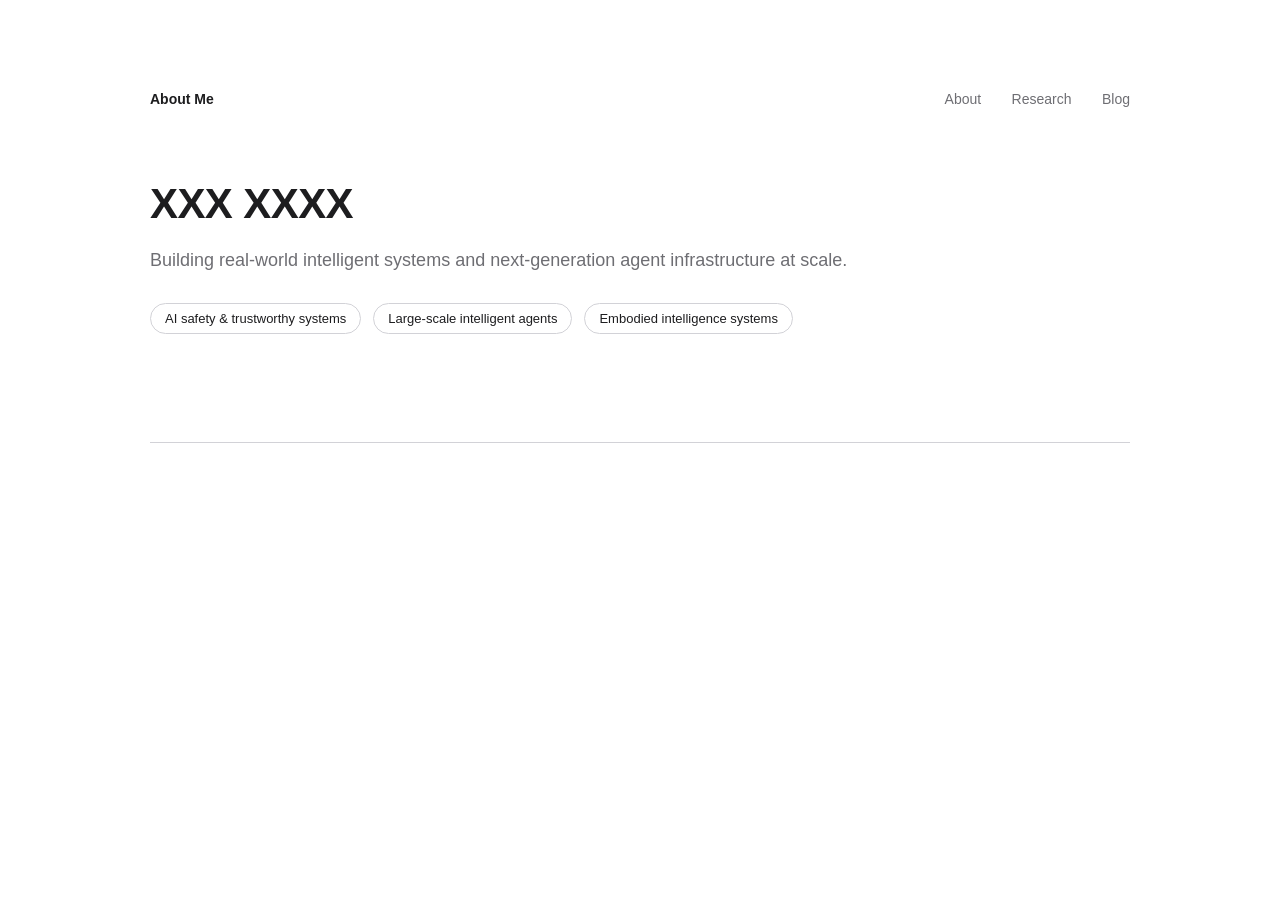
==== index.html @ aeb0b4c1 "Update index.html" ====
<!DOCTYPE html>
<html>
<head>
  <meta charset="utf-8">
  <title>XXX XXXX</title>
  <link rel="stylesheet" href="style.css?v=3">
</head>

<body>

<div class="container">

  <nav>
    <div class="nav-left">About Me</div>
    <div class="nav-right">
      <a href="index.html">About</a>
      <a href="research.html">Research</a>
      <a href="blog.html">Blog</a>
    </div>
  </nav>

  <h1 style="font-size:42px; margin-bottom:4px;">XXX XXXX</h1>
<div style="font-size:16px; color:#6e6e73; margin-bottom:22px;">
  <!-- AI Agent · Embodied Intelligence -->
</div>
  <p class="subtitle">
    Building real-world intelligent systems and next-generation agent infrastructure at scale.
  </p>

  <div class="tags">
    <div class="tag">AI safety & trustworthy systems</div>
    <div class="tag">Large-scale intelligent agents</div>
    <div class="tag">Embodied intelligence systems</div>
  </div>

  <div class="section">
    <div class="card">
      <div class="card-desc">
  <!-- PhD, Head of Data & Intelligence and Robotics Exploration Team at XXXX. I focus on building large-scale intelligent systems and next-generation AI infrastructure for real-world environments.
My work spans AI safety, large-scale intelligent agents, and embodied intelligence. I have led the deployment and commercialization of these technologies across billion-scale devices and internet services, and developed multi-form embodied intelligence prototype systems with real-world validation.
I am deeply committed to advancing fully autonomous agents and complex task intelligence systems, bridging the gap between algorithmic innovation and large-scale engineering deployment. I have published over 60 papers in top-tier conferences.
     -->
      </div>
    </div>
  </div>

</div>

</body>
</html>
---- style.css ----
body {
  font-family: -apple-system, BlinkMacSystemFont, "SF Pro Display", "Helvetica Neue", Arial;
  margin: 0;
  background: #ffffff;
  color: #1d1d1f;
  -webkit-font-smoothing: antialiased;
}

.container {
  max-width: 980px;
  margin: 0 auto;
  padding: 90px 32px;
}

/* ===== 导航 ===== */
nav {
  display: flex;
  justify-content: space-between;
  align-items: center;
  margin-bottom: 72px;
}

.nav-left {
  font-weight: 600;
  font-size: 14px;
}

.nav-right a {
  margin-left: 26px;
  text-decoration: none;
  color: #6e6e73;
  font-size: 14px;
  transition: color 0.2s ease;
}

.nav-right a:hover {
  color: #0071e3;
}

/* ===== 标题 ===== */
h1 {
  font-size: 44px;
  font-weight: 600;
  letter-spacing: -0.6px;
  margin-bottom: 14px;
}

.subtitle {
  font-size: 18px;
  color: #6e6e73;
  margin-bottom: 32px;
}

/* ===== 标签 ===== */
.tags {
  display: flex;
  flex-wrap: wrap;
  gap: 12px;
  margin-top: 24px;
}

.tag {
  border: 1px solid #d2d2d7;
  padding: 7px 14px;
  border-radius: 999px;
  font-size: 13px;
  color: #1d1d1f;
  background: #ffffff;
}

/* ===== 分区 ===== */
.section {
  margin-top: 64px;
}

.section-title {
  font-size: 18px;
  margin-bottom: 20px;
  color: #1d1d1f;
}

/* ===== 卡片 ===== */
.card {
  padding: 22px 0;
  border-bottom: 1px solid #d2d2d7;
}

.card-title {
  font-weight: 500;
  margin-bottom: 6px;
}

.card-meta {
  font-size: 12px;
  color: #86868b;
  margin-bottom: 8px;
}

.card-desc {
  font-size: 15.5px;
  color: #424245;
  max-width: 820px;
  line-height: 1.65;
}

/* ===== hover（更轻、更高级） ===== */
.card:hover {
  background: rgba(0, 113, 227, 0.03);
}
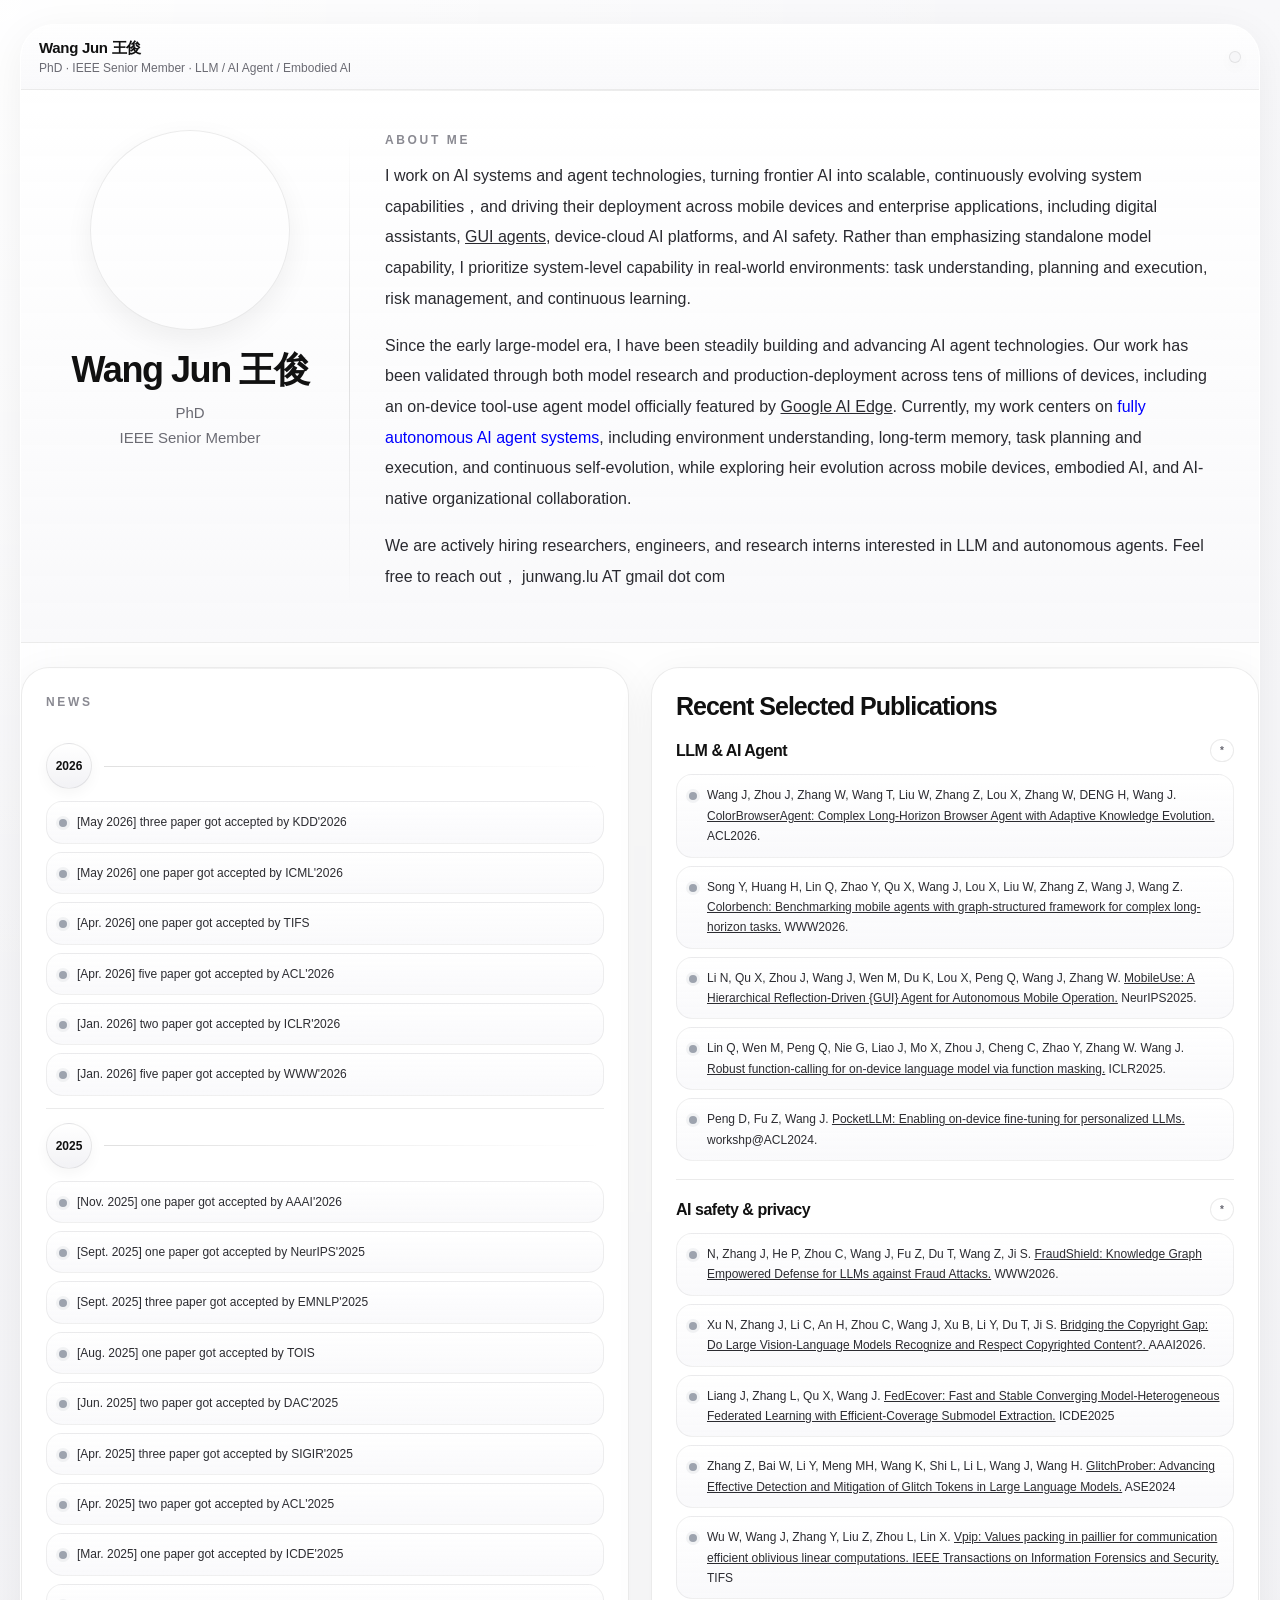
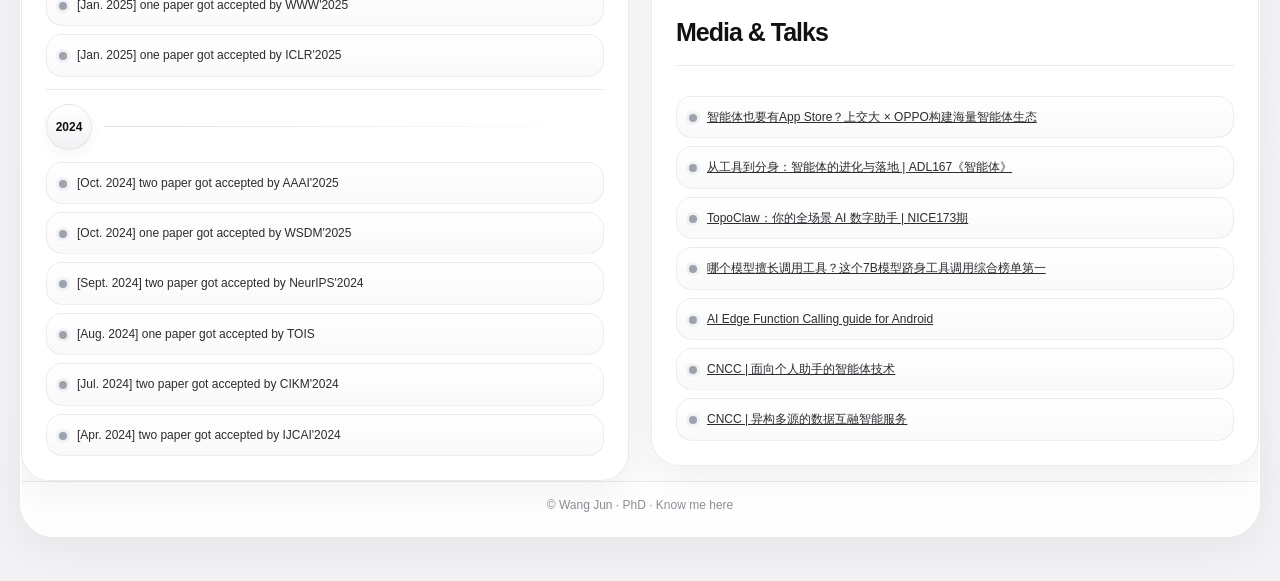
==== commit 7475d690: "Update index.html" ====
--- a/index.html
+++ b/index.html
@@ -1,50 +1,837 @@
 <!DOCTYPE html>
-<html>
+<html lang="zh-CN">
 <head>
-  <meta charset="utf-8">
-  <title>XXX XXXX</title>
-  <link rel="stylesheet" href="style.css?v=3">
+  <meta charset="UTF-8" />
+  <meta name="viewport" content="width=device-width, initial-scale=1.0" />
+  <title>Wang Jun 王俊</title>
+  <meta name="description" content="Wang Jun 王俊，PhD，IEEE Senior Member" />
+  <style>
+    :root {
+      --bg: #f5f5f7;
+      --panel: rgba(255, 255, 255, 0.82);
+      --panel-strong: rgba(255, 255, 255, 0.92);
+      --line: rgba(0, 0, 0, 0.08);
+      --line-strong: rgba(0, 0, 0, 0.12);
+      --text: #111111;
+      --subtext: #6b6b73;
+      --shadow: 0 10px 40px rgba(0, 0, 0, 0.06);
+      --radius: 28px;
+      --max-width: 1240px;
+    }
+
+    * { box-sizing: border-box; }
+    html { scroll-behavior: smooth; }
+    body {
+      margin: 0;
+      background:
+        radial-gradient(circle at top left, rgba(255,255,255,0.95), transparent 40%),
+        linear-gradient(180deg, #f8f8fa 0%, #f2f2f5 100%);
+      color: var(--text);
+      font-family: -apple-system, BlinkMacSystemFont, "SF Pro Display", "PingFang SC", "Helvetica Neue", sans-serif;
+      -webkit-font-smoothing: antialiased;
+      text-rendering: optimizeLegibility;
+    }
+
+    a { color: inherit; text-decoration: none; }
+    button { font: inherit; }
+
+    .container {
+      width: min(var(--max-width), calc(100% - 32px));
+      margin: 24px auto 44px;
+    }
+
+    .shell {
+      border-radius: 34px;
+      background: var(--panel);
+      backdrop-filter: blur(18px);
+      -webkit-backdrop-filter: blur(18px);
+      border: 1px solid rgba(255,255,255,0.75);
+      box-shadow: var(--shadow);
+      overflow: hidden;
+    }
+
+    .topbar {
+      position: sticky;
+      top: 0;
+      z-index: 20;
+      display: flex;
+      justify-content: space-between;
+      align-items: center;
+      gap: 16px;
+      padding: 14px 18px;
+      border-bottom: 1px solid var(--line);
+      background: linear-gradient(180deg, rgba(255,255,255,0.94), rgba(248,248,250,0.84));
+      backdrop-filter: blur(16px);
+      -webkit-backdrop-filter: blur(16px);
+    }
+
+    .brand {
+      min-width: 0;
+      display: flex;
+      flex-direction: column;
+      gap: 3px;
+    }
+
+    .brand-title {
+      font-size: 15px;
+      font-weight: 700;
+      letter-spacing: -0.02em;
+      white-space: nowrap;
+      overflow: hidden;
+      text-overflow: ellipsis;
+    }
+
+    .brand-subtitle {
+      font-size: 12px;
+      color: var(--subtext);
+      white-space: nowrap;
+      overflow: hidden;
+      text-overflow: ellipsis;
+    }
+
+    .tabs {
+      display: inline-flex;
+      gap: 6px;
+      padding: 5px;
+      border-radius: 999px;
+      border: 1px solid rgba(0,0,0,0.08);
+      background: rgba(245,245,247,0.86);
+      box-shadow: 0 4px 14px rgba(0,0,0,0.04);
+      flex: 0 0 auto;
+    }
+
+    .tab {
+      appearance: none;
+      border: 0;
+      background: transparent;
+      padding: 10px 16px;
+      border-radius: 999px;
+      color: #5f5f6b;
+      font-size: 13px;
+      font-weight: 700;
+      cursor: pointer;
+      transition: transform 0.18s ease, background 0.18s ease, color 0.18s ease, box-shadow 0.18s ease;
+    }
+
+    .tab:hover { transform: translateY(-1px); }
+
+    .tab.active {
+      background: #ffffff;
+      color: #111111;
+      box-shadow: 0 4px 12px rgba(0,0,0,0.05);
+    }
+
+    .section {
+      display: none;
+      animation: fadeIn 0.24s ease;
+    }
+
+    .section.active { display: block; }
+
+    @keyframes fadeIn {
+      from { opacity: 0; transform: translateY(6px); }
+      to { opacity: 1; transform: translateY(0); }
+    }
+
+    .hero {
+      position: relative;
+      padding: 40px 44px 34px;
+      background: linear-gradient(180deg, rgba(255,255,255,0.96) 0%, rgba(248,248,250,0.88) 100%);
+      border-bottom: 1px solid var(--line);
+    }
+
+    .hero::before {
+      content: "";
+      position: absolute;
+      left: 0; right: 0; top: 0;
+      height: 1px;
+      background: linear-gradient(90deg, transparent, rgba(0,0,0,0.08), transparent);
+    }
+
+    .hero-grid {
+      display: grid;
+      grid-template-columns: 250px 1fr;
+      gap: 34px;
+      align-items: start;
+    }
+
+    .profile {
+      display: flex;
+      flex-direction: column;
+      align-items: center;
+      text-align: center;
+    }
+
+    .avatar {
+      width: 198px;
+      aspect-ratio: 1 / 1;
+      border-radius: 30px;
+      border: 1px solid rgba(0,0,0,0.08);
+      background: linear-gradient(145deg, #e8edf3, #d8dee7);
+      position: relative;
+      overflow: hidden;
+      box-shadow: 0 10px 28px rgba(0,0,0,0.06);
+    }
+
+    .avatar {
+      width: 200px;
+      height: 200px;
+      border-radius: 50%;
+      position: relative;
+      overflow: hidden;
+      background-image: url("jun.jpg");
+      background-size: cover;
+      background-position: center;
+     background-repeat: no-repeat;
+    }
+
+    .name {
+      margin-top: 20px;
+      font-size: 36px;
+      font-weight: 700;
+      letter-spacing: -0.04em;
+      line-height: 1.1;
+    }
+
+    .title {
+      margin-top: 10px;
+      color: var(--subtext);
+      font-size: 15px;
+      line-height: 1.7;
+    }
+
+    .intro {
+      position: relative;
+      padding-left: 36px;
+    }
+
+    .intro::before {
+      content: "";
+      position: absolute;
+      left: 0;
+      top: 4px;
+      bottom: 4px;
+      width: 1px;
+      background: linear-gradient(180deg, transparent, rgba(0,0,0,0.12), transparent);
+    }
+
+    .section-tag {
+      display: inline-block;
+      margin-bottom: 14px;
+      font-size: 12px;
+      letter-spacing: 0.22em;
+      text-transform: uppercase;
+      color: #8a8a92;
+      font-weight: 700;
+    }
+
+    .intro h1 {
+      margin: 0 0 22px;
+      font-size: 38px;
+      line-height: 1.08;
+      letter-spacing: -0.05em;
+      font-weight: 700;
+    }
+
+    .intro p {
+      margin: 0 0 16px;
+      color: #2a2a30;
+      font-size: 16px;
+      line-height: 1.92;
+      max-width: 980px;
+    }
+
+    .content-grid {
+      margin-top: 24px;
+      display: grid;
+      grid-template-columns: 1fr 1fr;
+      gap: 22px;
+      align-items: start;
+    }
+
+    .card {
+      background: var(--panel-strong);
+      border-radius: var(--radius);
+      border: 1px solid var(--line);
+      box-shadow: var(--shadow);
+      padding: 24px;
+      position: relative;
+      overflow: hidden;
+    }
+
+    .card::before {
+      content: "";
+      position: absolute;
+      top: 0;
+      left: 0;
+      right: 0;
+      height: 1px;
+      background: linear-gradient(90deg, transparent, rgba(0,0,0,0.08), transparent);
+    }
+
+    .card h2 {
+      margin: 0;
+      font-size: 25px;
+      letter-spacing: -0.04em;
+      font-weight: 700;
+    }
+
+    .card-subtitle {
+      margin-top: 8px;
+      color: var(--subtext);
+      font-size: 13px;
+      line-height: 1.65;
+    }
+
+    .timeline {
+      margin-top: 20px;
+      display: grid;
+      gap: 12px;
+    }
+
+    .year-block {
+      padding-top: 14px;
+      border-top: 1px solid rgba(0,0,0,0.08);
+    }
+
+    .year-block:first-child {
+      padding-top: 0;
+      border-top: none;
+    }
+
+    .year-title {
+      display: flex;
+      align-items: center;
+      gap: 12px;
+      margin-bottom: 12px;
+    }
+
+    .year-badge {
+      width: 46px;
+      height: 46px;
+      border-radius: 50%;
+      display: flex;
+      align-items: center;
+      justify-content: center;
+      background: linear-gradient(180deg, #ffffff, #f2f2f5);
+      border: 1px solid rgba(0,0,0,0.08);
+      font-size: 12px;
+      font-weight: 700;
+      box-shadow: 0 5px 14px rgba(0,0,0,0.04);
+      flex: 0 0 auto;
+    }
+
+    .year-line {
+      flex: 1;
+      height: 1px;
+      background: linear-gradient(90deg, rgba(0,0,0,0.12), transparent);
+    }
+
+    .news-list,
+    .pub-list,
+    .blog-list {
+      list-style: none;
+      padding: 0;
+      margin: 0;
+      display: flex;
+      flex-direction: column;
+      gap: 8px;
+    }
+
+    .news-item,
+    .pub-item,
+    .blog-item {
+      display: flex;
+      align-items: flex-start;
+      gap: 10px;
+      padding: 10px 12px;
+      border-radius: 16px;
+      background: linear-gradient(180deg, rgba(255,255,255,0.98), rgba(249,249,251,0.95));
+      border: 1px solid rgba(0,0,0,0.06);
+      transition: transform 0.18s ease, background 0.18s ease;
+    }
+
+    .news-item:hover,
+    .pub-item:hover,
+    .blog-item:hover {
+      transform: translateY(-1px);
+      background: #ffffff;
+    }
+
+    .dot {
+      width: 8px;
+      height: 8px;
+      border-radius: 50%;
+      background: #9da3ae;
+      margin-top: 7px;
+      flex-shrink: 0;
+      box-shadow: 0 0 0 3px rgba(157,163,174,0.12);
+    }
+
+    .item-text {
+      font-size: 12px;
+      line-height: 1.7;
+      color: #2c2c31;
+      word-break: break-word;
+    }
+
+    .publication-group {
+      margin-top: 18px;
+      padding-top: 18px;
+      border-top: 1px solid rgba(0,0,0,0.08);
+    }
+
+    .publication-group:first-of-type {
+      margin-top: 18px;
+      padding-top: 0;
+      border-top: none;
+    }
+
+    .publication-title {
+      display: flex;
+      align-items: center;
+      justify-content: space-between;
+      gap: 12px;
+      margin-bottom: 12px;
+    }
+
+    .publication-title h3 {
+      margin: 0;
+      font-size: 16px;
+      line-height: 1.35;
+      letter-spacing: -0.03em;
+      font-weight: 700;
+    }
+
+    .badge {
+      font-size: 10px;
+      padding: 5px 9px;
+      border-radius: 999px;
+      border: 1px solid rgba(0,0,0,0.08);
+      background: rgba(255,255,255,0.86);
+      color: #666670;
+      font-weight: 600;
+      white-space: nowrap;
+      flex: 0 0 auto;
+    }
+
+    .blog-grid {
+      margin-top: 24px;
+      display: grid;
+      gap: 18px;
+    }
+
+    .blog-card {
+      background: var(--panel-strong);
+      border-radius: var(--radius);
+      border: 1px solid var(--line);
+      box-shadow: var(--shadow);
+      padding: 24px;
+      position: relative;
+      overflow: hidden;
+    }
+
+    .blog-card::before {
+      content: "";
+      position: absolute;
+      top: 0;
+      left: 0;
+      right: 0;
+      height: 1px;
+      background: linear-gradient(90deg, transparent, rgba(0,0,0,0.08), transparent);
+    }
+
+    .blog-meta-row {
+      display: flex;
+      align-items: center;
+      gap: 10px;
+      flex-wrap: wrap;
+      margin-bottom: 10px;
+    }
+
+    .blog-year {
+      font-size: 12px;
+      color: #8a8a92;
+      font-weight: 700;
+      letter-spacing: 0.08em;
+      text-transform: uppercase;
+    }
+
+    .blog-title {
+      margin: 0;
+      font-size: 18px;
+      line-height: 1.35;
+      letter-spacing: -0.03em;
+      font-weight: 700;
+    }
+
+    .blog-excerpt {
+      margin-top: 10px;
+      font-size: 14px;
+      line-height: 1.88;
+      color: #2a2a30;
+      max-width: 74ch;
+      white-space: pre-wrap;
+      word-break: break-word;
+    }
+
+    .blog-tags {
+      display: flex;
+      flex-wrap: wrap;
+      gap: 8px;
+      margin-top: 14px;
+    }
+
+    .chip {
+      display: inline-flex;
+      align-items: center;
+      padding: 6px 10px;
+      border-radius: 999px;
+      border: 1px solid rgba(0,0,0,0.08);
+      background: rgba(250,250,252,0.96);
+      color: #666670;
+      font-size: 11px;
+      font-weight: 600;
+      white-space: nowrap;
+    }
+
+    .footer {
+      padding: 16px 24px 24px;
+      color: #8d8d95;
+      font-size: 12px;
+      text-align: center;
+      border-top: 1px solid var(--line);
+      background: rgba(255,255,255,0.52);
+    }
+
+    @media (max-width: 980px) {
+      .topbar {
+        flex-direction: column;
+        align-items: stretch;
+      }
+
+      .tabs {
+        width: 100%;
+        justify-content: space-between;
+      }
+
+      .tab {
+        width: 50%;
+      }
+
+      .hero {
+        grid-template-columns: 1fr;
+        gap: 28px;
+        padding: 28px;
+      }
+
+      .intro {
+        padding-left: 0;
+      }
+
+      .intro::before {
+        display: none;
+      }
+
+      .content-grid {
+        grid-template-columns: 1fr;
+      }
+
+      .blog-grid {
+        gap: 14px;
+      }
+    }
+
+    @media (max-width: 640px) {
+      .container {
+        width: calc(100% - 16px);
+        margin-top: 8px;
+      }
+
+      .shell {
+        border-radius: 24px;
+      }
+
+      .hero,
+      .card,
+      .blog-card {
+        border-radius: 22px;
+      }
+
+      .hero {
+        padding: 20px;
+      }
+
+      .card,
+      .blog-card {
+        padding: 18px;
+      }
+
+      .name {
+        font-size: 30px;
+      }
+
+      .intro h1 {
+        font-size: 28px;
+      }
+
+      .intro p {
+        font-size: 15px;
+        line-height: 1.85;
+      }
+
+      .card h2 {
+        font-size: 22px;
+      }
+
+      .publication-title h3 {
+        font-size: 15px;
+      }
+
+      .blog-title {
+        font-size: 16px;
+      }
+
+      .item-text {
+        font-size: 11.5px;
+      }
+
+      .brand-title {
+        font-size: 14px;
+      }
+
+      .brand-subtitle {
+        font-size: 11px;
+      }
+    }
+  </style>
 </head>
-
 <body>
-
-<div class="container">
-
-  <nav>
-    <div class="nav-left">About Me</div>
-    <div class="nav-right">
-      <a href="index.html">About</a>
-      <a href="research.html">Research</a>
-      <a href="blog.html">Blog</a>
-    </div>
-  </nav>
-
-  <h1 style="font-size:42px; margin-bottom:4px;">XXX XXXX</h1>
-<div style="font-size:16px; color:#6e6e73; margin-bottom:22px;">
-  <!-- AI Agent · Embodied Intelligence -->
-</div>
-  <p class="subtitle">
-    Building real-world intelligent systems and next-generation agent infrastructure at scale.
-  </p>
-
-  <div class="tags">
-    <div class="tag">AI safety & trustworthy systems</div>
-    <div class="tag">Large-scale intelligent agents</div>
-    <div class="tag">Embodied intelligence systems</div>
-  </div>
-
-  <div class="section">
-    <div class="card">
-      <div class="card-desc">
-  <!-- PhD, Head of Data & Intelligence and Robotics Exploration Team at XXXX. I focus on building large-scale intelligent systems and next-generation AI infrastructure for real-world environments.
-My work spans AI safety, large-scale intelligent agents, and embodied intelligence. I have led the deployment and commercialization of these technologies across billion-scale devices and internet services, and developed multi-form embodied intelligence prototype systems with real-world validation.
-I am deeply committed to advancing fully autonomous agents and complex task intelligence systems, bridging the gap between algorithmic innovation and large-scale engineering deployment. I have published over 60 papers in top-tier conferences.
-     -->
-      </div>
+  <div class="container">
+    <div class="shell">
+      <header class="topbar">
+        <div class="brand">
+          <div class="brand-title">Wang Jun 王俊</div>
+          <div class="brand-subtitle">PhD · IEEE Senior Member · LLM / AI Agent / Embodied AI</div>
+        </div>
+        <div class="tabs" role="tablist" aria-label="页面切换">
+          <!-- <button class="tab active" id="tab-home" role="tab" aria-selected="true" aria-controls="home-section" data-target="home-section">about me</button>-->
+          <!-- <button class="tab" id="tab-blog" role="tab" aria-selected="false" aria-controls="blog-section" data-target="blog-section">Blog</button> -->
+        </div>
+      </header>
+
+      <section id="home-section" class="section active" role="tabpanel" aria-labelledby="tab-home">
+        <section class="hero">
+          <div class="hero-grid">
+            <div class="profile">
+              <div class="avatar" aria-label="profile"></div>
+              <div class="name">Wang Jun 王俊</div>
+              <div class="title">PhD<br />IEEE Senior Member</div>
+            </div>
+
+            <div class="intro">
+              <div class="section-tag">about me</div>
+              <!-- <h1>AI 系统 · 智能体 · 具身智能</h1> -->
+              <p>I work on AI systems and agent technologies, turning frontier AI into scalable, continuously evolving system capabilities，and driving their deployment across mobile devices and enterprise applications, including digital assistants, <a href="https://github.com/MadeAgents" style="text-decoration: underline;">GUI agents</a>, device-cloud AI platforms, and AI safety. Rather than emphasizing standalone model capability, I prioritize system-level capability in real-world environments: task understanding, planning and execution, risk management, and continuous learning.</p>
+              <p>Since the early large-model era, I have been steadily building and advancing AI agent technologies. Our work has been validated through both model research and production-deployment across tens of millions of devices, including an on-device tool-use agent model officially featured by <a href="https://ai.google.dev/edge/mediapipe/solutions/genai/function_calling/android" style="text-decoration: underline;">Google AI Edge</a>. Currently, my work centers on <span style="color: blue;">fully autonomous AI agent systems</span>, including environment understanding, long-term memory, task planning and execution, and continuous self-evolution, while exploring heir evolution across mobile devices, embodied AI, and AI-native organizational collaboration.</p>
+            <p>We are actively hiring researchers, engineers, and research interns interested in LLM and autonomous agents. Feel free to reach out， junwang.lu AT gmail dot  com</p>
+            </div>
+          </div>
+        </section>
+
+        <section class="content-grid">
+          <div class="card">
+            <div class="section-tag">News</div>
+            <div class="timeline">
+              <div class="year-block">
+                <div class="year-title"><div class="year-badge">2026</div><div class="year-line"></div></div>
+                <ul class="news-list">
+                  <li class="news-item"><span class="dot"></span><span class="item-text">[May 2026] three paper got accepted by KDD'2026</span></li>
+                  <li class="news-item"><span class="dot"></span><span class="item-text">[May 2026] one paper got accepted by ICML'2026</span></li>
+                  <li class="news-item"><span class="dot"></span><span class="item-text">[Apr. 2026] one paper got accepted by TIFS</span></li>
+                  <li class="news-item"><span class="dot"></span><span class="item-text">[Apr. 2026] five paper got accepted by ACL'2026</span></li>
+                  <li class="news-item"><span class="dot"></span><span class="item-text">[Jan. 2026] two paper got accepted by ICLR'2026</span></li>
+                  <li class="news-item"><span class="dot"></span><span class="item-text">[Jan. 2026] five paper got accepted by WWW'2026</span></li>
+                </ul>
+              </div>
+
+              <div class="year-block">
+                <div class="year-title"><div class="year-badge">2025</div><div class="year-line"></div></div>
+                <ul class="news-list">
+                  <li class="news-item"><span class="dot"></span><span class="item-text">[Nov. 2025] one paper got accepted by AAAI'2026</span></li>
+                  <li class="news-item"><span class="dot"></span><span class="item-text">[Sept. 2025] one paper got accepted by NeurIPS'2025</span></li>
+                  <li class="news-item"><span class="dot"></span><span class="item-text">[Sept. 2025] three paper got accepted by EMNLP'2025</span></li>
+                  <li class="news-item"><span class="dot"></span><span class="item-text">[Aug. 2025] one paper got accepted by TOIS</span></li>
+                  <li class="news-item"><span class="dot"></span><span class="item-text">[Jun. 2025] two paper got accepted by DAC'2025</span></li>
+                  <li class="news-item"><span class="dot"></span><span class="item-text">[Apr. 2025] three paper got accepted by SIGIR'2025</span></li>
+                  <li class="news-item"><span class="dot"></span><span class="item-text">[Apr. 2025] two paper got accepted by ACL'2025</span></li>
+                  <li class="news-item"><span class="dot"></span><span class="item-text">[Mar. 2025] one paper got accepted by ICDE'2025</span></li>
+                  <li class="news-item"><span class="dot"></span><span class="item-text">[Jan. 2025] one paper got accepted by WWW'2025</span></li>
+                  <li class="news-item"><span class="dot"></span><span class="item-text">[Jan. 2025] one paper got accepted by ICLR'2025</span></li>
+                </ul>
+              </div>
+
+              <div class="year-block">
+                <div class="year-title"><div class="year-badge">2024</div><div class="year-line"></div></div>
+                <ul class="news-list">
+                  <li class="news-item"><span class="dot"></span><span class="item-text">[Oct. 2024] two paper got accepted by AAAI'2025</span></li>
+                  <li class="news-item"><span class="dot"></span><span class="item-text">[Oct. 2024] one paper got accepted by WSDM'2025</span></li>
+                  <li class="news-item"><span class="dot"></span><span class="item-text">[Sept. 2024] two paper got accepted by NeurIPS'2024</span></li>
+                  <li class="news-item"><span class="dot"></span><span class="item-text">[Aug. 2024] one paper got accepted by TOIS</span></li>
+                  <li class="news-item"><span class="dot"></span><span class="item-text">[Jul. 2024] two paper got accepted by CIKM'2024</span></li>
+                  <li class="news-item"><span class="dot"></span><span class="item-text">[Apr. 2024] two paper got accepted by IJCAI'2024</span></li>
+                </ul>
+              </div>
+            </div>
+          </div>
+
+          <div class="card">
+            <h2>Recent Selected Publications</h2>
+            <div class="publication-group">
+              <div class="publication-title">
+                <h3>LLM & AI Agent</h3>
+                <div class="badge">*</div>
+              </div>
+              <ul class="pub-list">
+                <li class="pub-item"><span class="dot"></span><span class="item-text">Wang J, Zhou J, Zhang W, Wang T, Liu W, Zhang Z, Lou X, Zhang W, DENG H, Wang J. <a href="https://arxiv.org/abs/2601.07262" style="text-decoration: underline;">ColorBrowserAgent: Complex Long-Horizon Browser Agent with Adaptive Knowledge Evolution.</a> ACL2026.</span></li>
+                 <li class="pub-item"><span class="dot"></span><span class="item-text">Song Y, Huang H, Lin Q, Zhao Y, Qu X, Wang J, Lou X, Liu W, Zhang Z, Wang J, Wang Z. <a href="https://github.com/MadeAgents/ColorBench/tree/main" style="text-decoration: underline;">Colorbench: Benchmarking mobile agents with graph-structured framework for complex long-horizon tasks.</a>  WWW2026.</span></li>
+                <li class="pub-item"><span class="dot"></span><span class="item-text">Li N, Qu X, Zhou J, Wang J, Wen M, Du K, Lou X, Peng Q, Wang  J,  Zhang W. <a href="https://github.com/MadeAgents/mobile-use" style="text-decoration: underline;">MobileUse: A Hierarchical Reflection-Driven {GUI} Agent for Autonomous Mobile Operation.</a> NeurIPS2025.</span></li>
+                <li class="pub-item"><span class="dot"></span><span class="item-text">Lin Q, Wen M, Peng Q, Nie G, Liao J, Mo X, Zhou J, Cheng C, Zhao Y, Zhang W. Wang J. <a href="https://github.com/MadeAgents/Hammer" style="text-decoration: underline;">Robust function-calling for on-device language model via function masking.</a> ICLR2025.</span></li>
+                <li class="pub-item"><span class="dot"></span><span class="item-text">Peng D, Fu Z, Wang J. <a href="https://github.com/MadeAgents/Hammer" style="text-decoration: underline;">PocketLLM: Enabling on-device fine-tuning for personalized LLMs.</a> workshp@ACL2024.
+</span></li>
+              </ul>
+            </div>
+
+            <div class="publication-group">
+              <div class="publication-title">
+                <h3>AI safety & privacy</h3>
+                <div class="badge">*</div>
+              </div>
+              <ul class="pub-list">
+                <li class="pub-item"><span class="dot"></span><span class="item-text">N, Zhang J, He P, Zhou C, Wang J, Fu Z, Du T, Wang Z, Ji S. <a href="https://arxiv.org/abs/2601.22485" style="text-decoration: underline;">FraudShield: Knowledge Graph Empowered Defense for LLMs against Fraud Attacks.</a> WWW2026.</span></li>
+                <li class="pub-item"><span class="dot"></span><span class="item-text">Xu N, Zhang J, Li C, An H, Zhou C, Wang J, Xu B, Li Y, Du T, Ji S. <a href="https://arxiv.org/abs/2512.21871" style="text-decoration: underline;">Bridging the Copyright Gap: Do Large Vision-Language Models Recognize and Respect Copyrighted Content?. </a> AAAI2026.</span></li>
+                <li class="pub-item"><span class="dot"></span><span class="item-text">Liang J, Zhang L, Qu X, Wang J. <a href="https://ieeexplore.ieee.org/document/11113012" style="text-decoration: underline;">FedEcover: Fast and Stable Converging Model-Heterogeneous Federated Learning with Efficient-Coverage Submodel Extraction.</a> ICDE2025</span></li>
+                <li class="pub-item"><span class="dot"></span><span class="item-text">Zhang Z, Bai W, Li Y, Meng MH, Wang K, Shi L, Li L, Wang J, Wang H. <a href="https://ieeexplore.ieee.org/document/11113012" style="text-decoration: underline;">GlitchProber: Advancing Effective Detection and Mitigation of Glitch Tokens in Large Language Models.</a> ASE2024</span></li>
+                 <li class="pub-item"><span class="dot"></span><span class="item-text">Wu W, Wang J, Zhang Y, Liu Z, Zhou L, Lin X. <a href="https://ieeexplore.ieee.org/document/10167664" style="text-decoration: underline;">Vpip: Values packing in paillier for communication efficient oblivious linear computations. IEEE Transactions on Information Forensics and Security.</a> TIFS</span></li>
+              </ul>
+            </div>
+              <h3>  </h3>
+            <h2>Media & Talks</h2>
+            <div class="publication-group">
+              <div class="publication-title">
+              </div>
+              <ul class="pub-list">
+                <li class="pub-item"><span class="dot"></span><span class="item-text"><a href="https://mp.weixin.qq.com/s/18OetWPdHNgy-bIHZ0YW5Q" style="text-decoration: underline;">智能体也要有App Store？上交大 × OPPO构建海量智能体生态</a></span></li>
+                <li class="pub-item"><span class="dot"></span><span class="item-text"><a href="https://mp.weixin.qq.com/s/QTYROZutZbiqBJO9f6L9Dw" style="text-decoration: underline;">从工具到分身：智能体的进化与落地 | ADL167《智能体》</a></span></li>
+                <li class="pub-item"><span class="dot"></span><span class="item-text"><a href="https://mp.weixin.qq.com/s/QZz5SM8ZwyJ63qp7iZkTPg" style="text-decoration: underline;">TopoClaw：你的全场景 AI 数字助手  | NICE173期 </a></span></li>
+                 <li class="pub-item"><span class="dot"></span><span class="item-text"><a href="https://mp.weixin.qq.com/s/YsjjaTdDNWsoLXhr7mGOpQ" style="text-decoration: underline;">哪个模型擅长调用工具？这个7B模型跻身工具调用综合榜单第一 </a></span></li>
+                <li class="pub-item"><span class="dot"></span><span class="item-text"><a href="https://ai.google.dev/edge/mediapipe/solutions/genai/function_calling/android" style="text-decoration: underline;">AI Edge Function Calling guide for Android</a></span></li>
+                <li class="pub-item"><span class="dot"></span><span class="item-text"><a href="https://mp.weixin.qq.com/s/Dl6-jowGAM1AgMecNeRAkQ" style="text-decoration: underline;">CNCC | 面向个人助手的智能体技术</a></span></li>
+                 <li class="pub-item"><span class="dot"></span><span class="item-text"><a href="qq.com/s/mkrFZXp5Qx-wvsCjlgs2tg" style="text-decoration: underline;">CNCC | 异构多源的数据互融智能服务</a></span></li>
+
+              </ul>
+            </div>
+
+          </div>
+        </section>
+      </section>
+
+      <section id="blog-section" class="section" role="tabpanel" aria-labelledby="tab-blog">
+        <section class="hero">
+          <div class="section-tag">Blog</div>
+        </section>
+
+        <section class="content-grid" style="grid-template-columns: 1fr;">
+          <div class="blog-grid">
+            <article class="blog-card">
+              <div class="blog-meta-row">
+                <div class="blog-year">2026 ·  01</div>
+                <span class="badge">AI Runtime</span>
+              </div>
+              <h3 class="blog-title">为什么 AI 系统的竞争点不只是模型，而是运行时</h3>
+              <div class="blog-excerpt">在很多讨论里，模型能力会被放在最显眼的位置，但一旦进入真实场景，真正决定体验和价值的往往不是单点能力，而是系统级运行时：它是否能稳定接收任务、理解上下文、调度工具、处理异常、记住历史并持续优化。对于终端、企业和机器人场景，模型只是起点，运行时才是将智能变成生产力的关键层。一个足够好的运行时，决定了智能能力能否跨设备、跨场景、跨周期持续生长；而一个缺乏运行时视角的系统，即使模型看起来很强，也很难真正进入可规模化部署。</div>
+              <div class="blog-tags">
+                <span class="chip">系统视角</span>
+                <span class="chip">智能体</span>
+              </div>
+            </article>
+
+            <article class="blog-card">
+              <div class="blog-meta-row">
+                <div class="blog-year">2025 ·  02</div>
+                <span class="badge">闭环能力</span>
+              </div>
+              <h3 class="blog-title">从工具智能体走向全自主决策：差的不是功能，而是闭环</h3>
+              <div class="blog-excerpt">工具调用本身并不稀缺，真正稀缺的是闭环能力。一个系统要从“会用工具”进化到“能自主完成任务”，中间隔着感知、规划、执行、反馈、恢复和再规划。很多系统停留在演示阶段，原因不是缺少某个模块，而是缺少把这些模块组织成稳定闭环的能力。尤其在开放环境中，任务前提会变化，用户意图会漂移，外部工具也会失败，因此系统需要具备足够强的状态管理、错误恢复和长期执行能力。只有这样，智能体才不是一次性脚本，而是持续工作的执行者。</div>
+              <div class="blog-tags">
+                <span class="chip">自主决策</span>
+                <span class="chip">任务闭环</span>
+              </div>
+            </article>
+
+            <article class="blog-card">
+              <div class="blog-meta-row">
+                <div class="blog-year">2024 · 思考 03</div>
+                <span class="badge">可治理性</span>
+              </div>
+              <h3 class="blog-title">为什么我更关心 AI 在复杂环境中的可治理性</h3>
+              <div class="blog-excerpt">当 AI 从研究环境进入真实业务，它面对的不只是准确率问题，还有权限、边界、责任、可审计性和可回滚性。很多能力在实验室里很好看，但一旦进入企业或终端，就会因为缺少治理结构而变得不可用。可治理性并不是保守，而是让系统拥有可持续扩展的前提。它意味着系统知道自己在做什么、为什么做、哪里可以做、哪里不能做，以及当出错时如何收敛到安全状态。对我来说，这种能力不是附加项，而是 AI 真正规模化落地的基础。</div>
+              <div class="blog-tags">
+                <span class="chip">治理</span>
+                <span class="chip">可信 AI</span>
+              </div>
+            </article>
+
+            <article class="blog-card">
+              <div class="blog-meta-row">
+                <div class="blog-year">2023 · 思考 04</div>
+                <span class="badge">具身智能</span>
+              </div>
+              <h3 class="blog-title">具身智能的关键不是“像人”，而是“能完成任务”</h3>
+              <div class="blog-excerpt">对于具身智能，我更看重它是否真的能在现实世界中完成连续任务，而不是单纯像人一样运动或表达。家庭场景中的任务通常是开放的、长链路的、充满干扰的，这要求机器人不仅具备感知和运动能力，还要有计划、记忆、协调和自我修正能力。机器人如果没有稳健的任务组织能力，就很难在真实家庭中进入可用状态。因此，具身智能与智能体技术的结合，不只是技术叠加，而是面向真实任务闭环的一次系统重构。</div>
+              <div class="blog-tags">
+                <span class="chip">具身智能</span>
+                <span class="chip">家庭机器人</span>
+              </div>
+            </article>
+          </div>
+        </section>
+      </section>
+
+      <footer class="footer">© Wang Jun · PhD · Know me here</footer>
     </div>
   </div>
 
-</div>
-
+  <script>
+    (function () {
+      const tabs = Array.from(document.querySelectorAll('.tab'));
+      const sections = Array.from(document.querySelectorAll('.section'));
+
+      function activate(targetId) {
+        tabs.forEach((tab) => {
+          const active = tab.dataset.target === targetId;
+          tab.classList.toggle('active', active);
+          tab.setAttribute('aria-selected', String(active));
+        });
+
+        sections.forEach((section) => {
+          section.classList.toggle('active', section.id === targetId);
+        });
+
+        const hash = targetId === 'blog-section' ? '#blog' : '#home';
+        history.replaceState(null, '', hash);
+      }
+
+      tabs.forEach((tab) => {
+        tab.addEventListener('click', () => activate(tab.dataset.target));
+      });
+
+      if (location.hash === '#blog') {
+        activate('blog-section');
+      } else {
+        activate('home-section');
+      }
+    })();
+  </script>
 </body>
 </html>
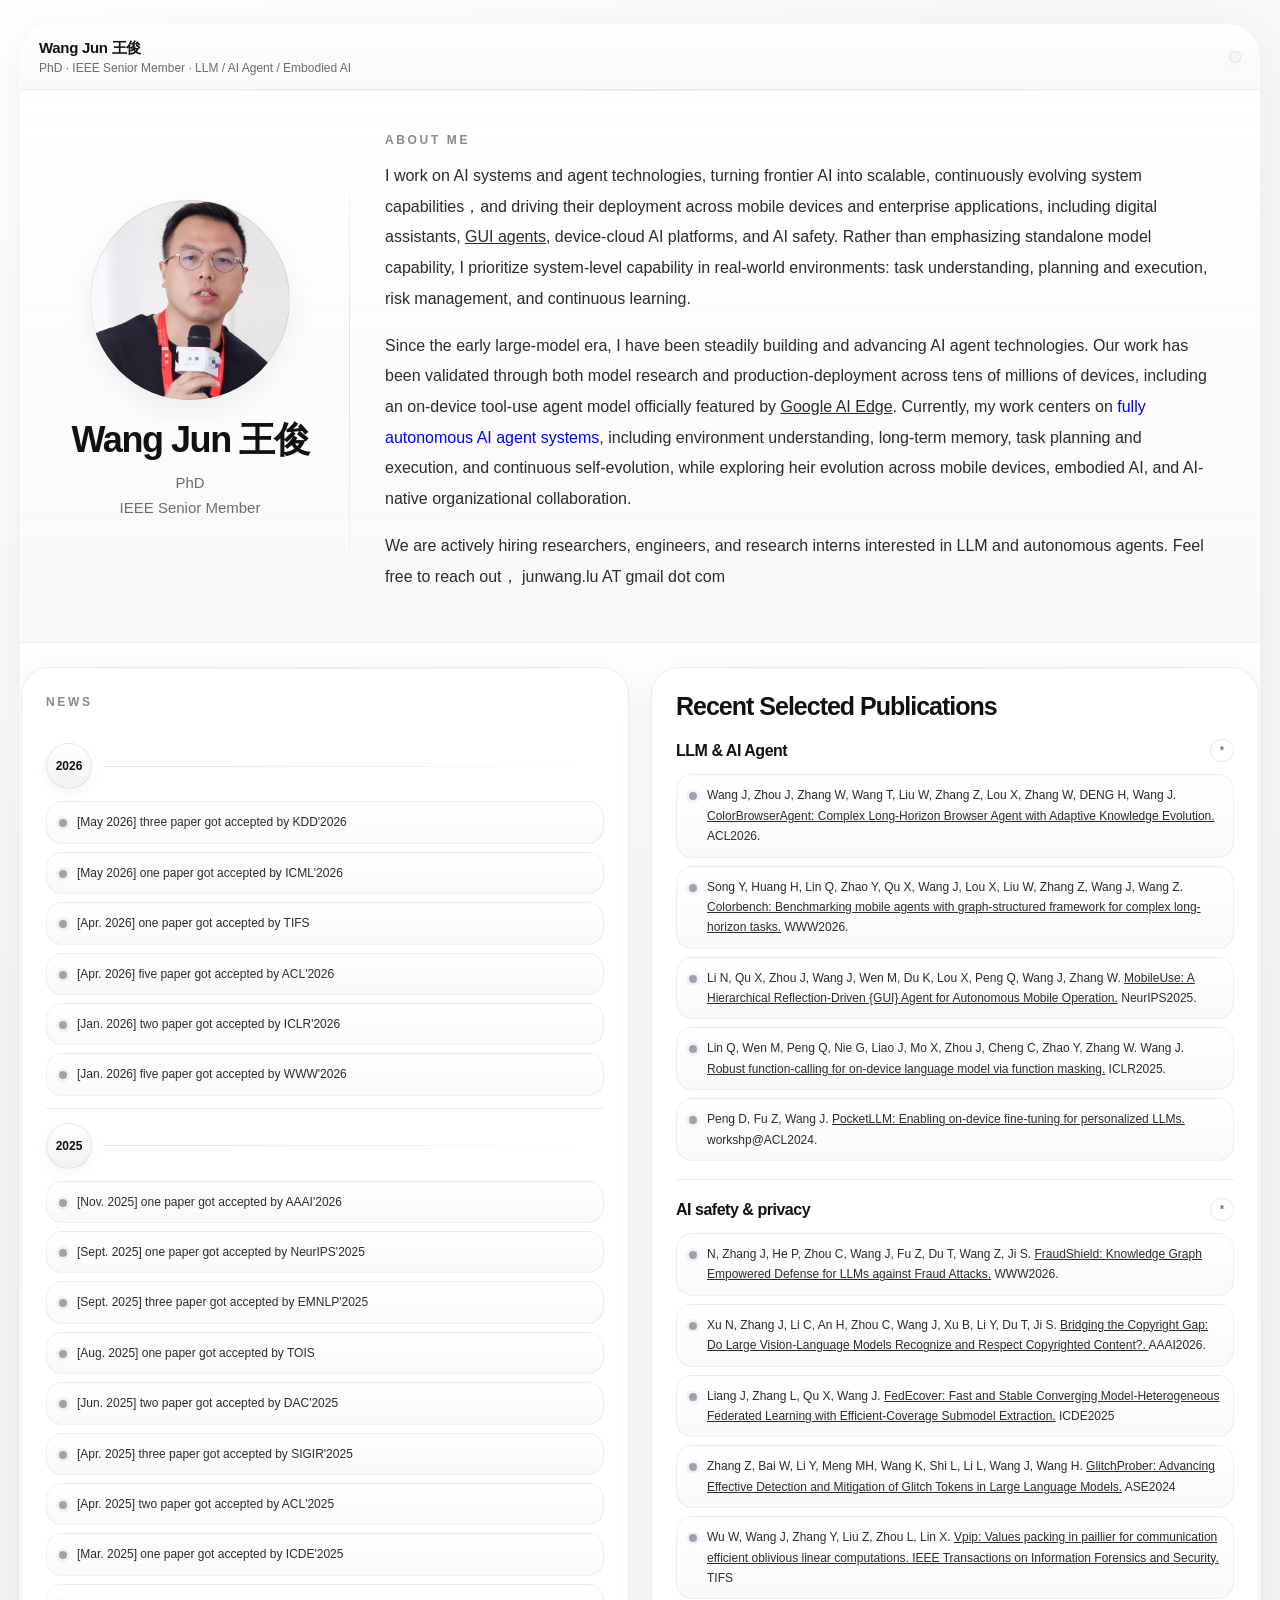
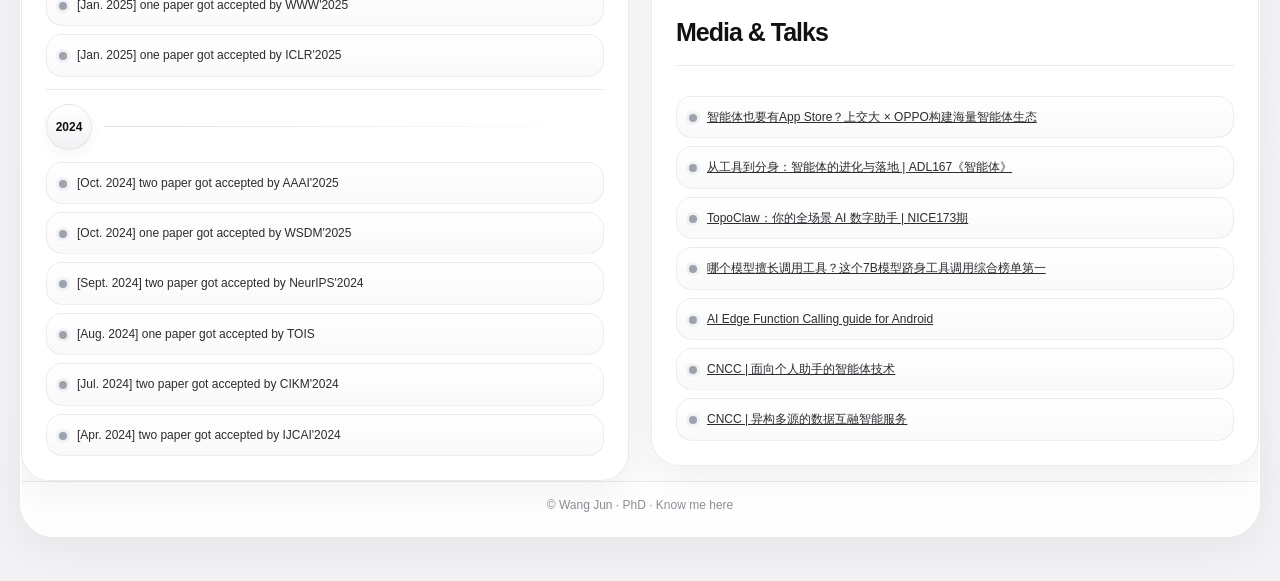
==== commit 6024b759: "Update index.html" ====
--- a/index.html
+++ b/index.html
@@ -156,6 +156,7 @@
     }
 
     .profile {
+      margin-top: 70px;
       display: flex;
       flex-direction: column;
       align-items: center;
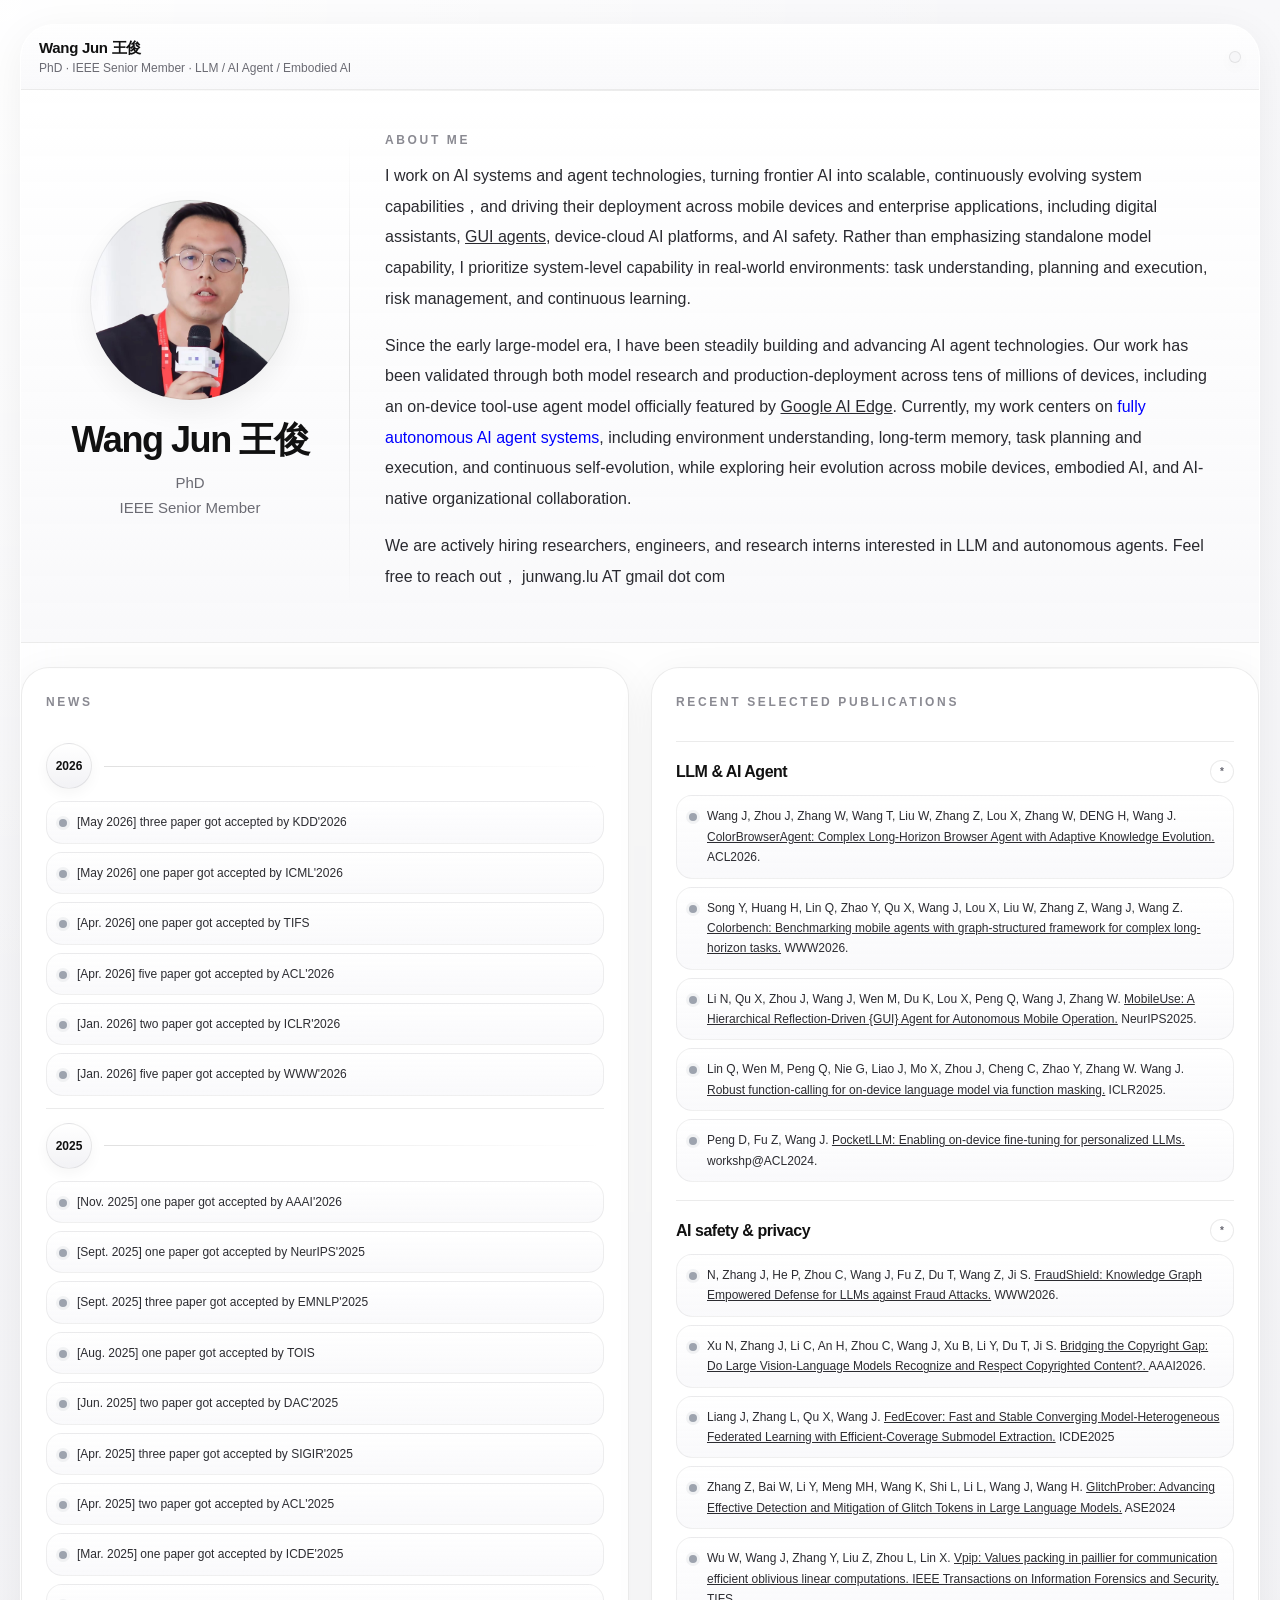
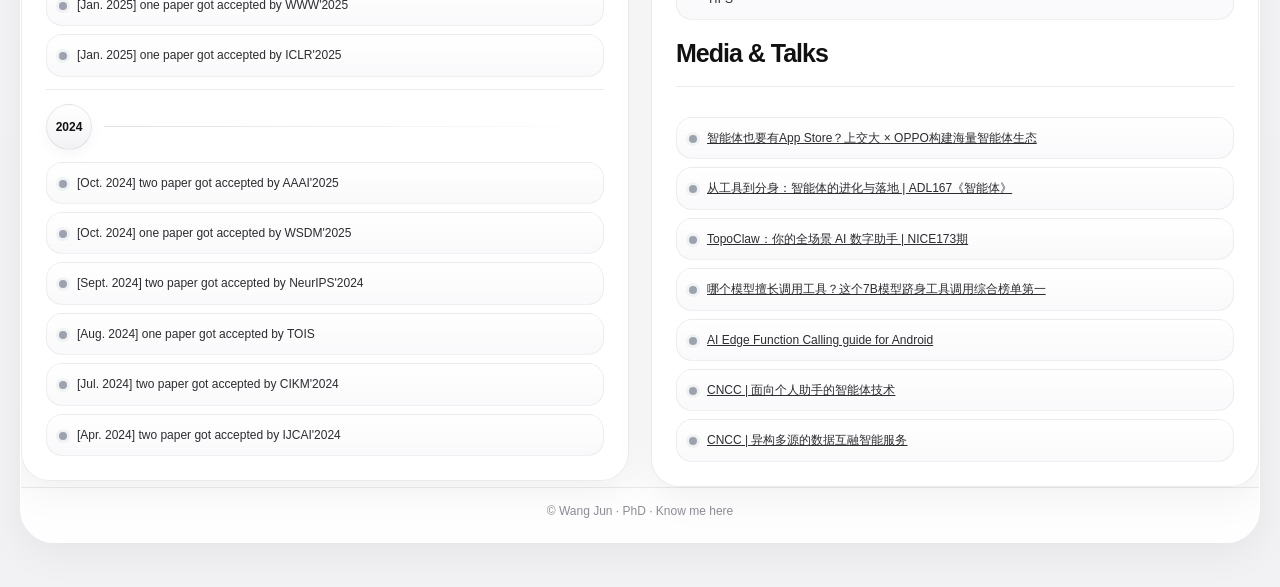
==== commit e3503c1b: "Update index.html" ====
--- a/index.html
+++ b/index.html
@@ -687,7 +687,7 @@
           </div>
 
           <div class="card">
-            <h2>Recent Selected Publications</h2>
+            <div class="section-tag">Recent Selected Publications</div>
             <div class="publication-group">
               <div class="publication-title">
                 <h3>LLM & AI Agent</h3>
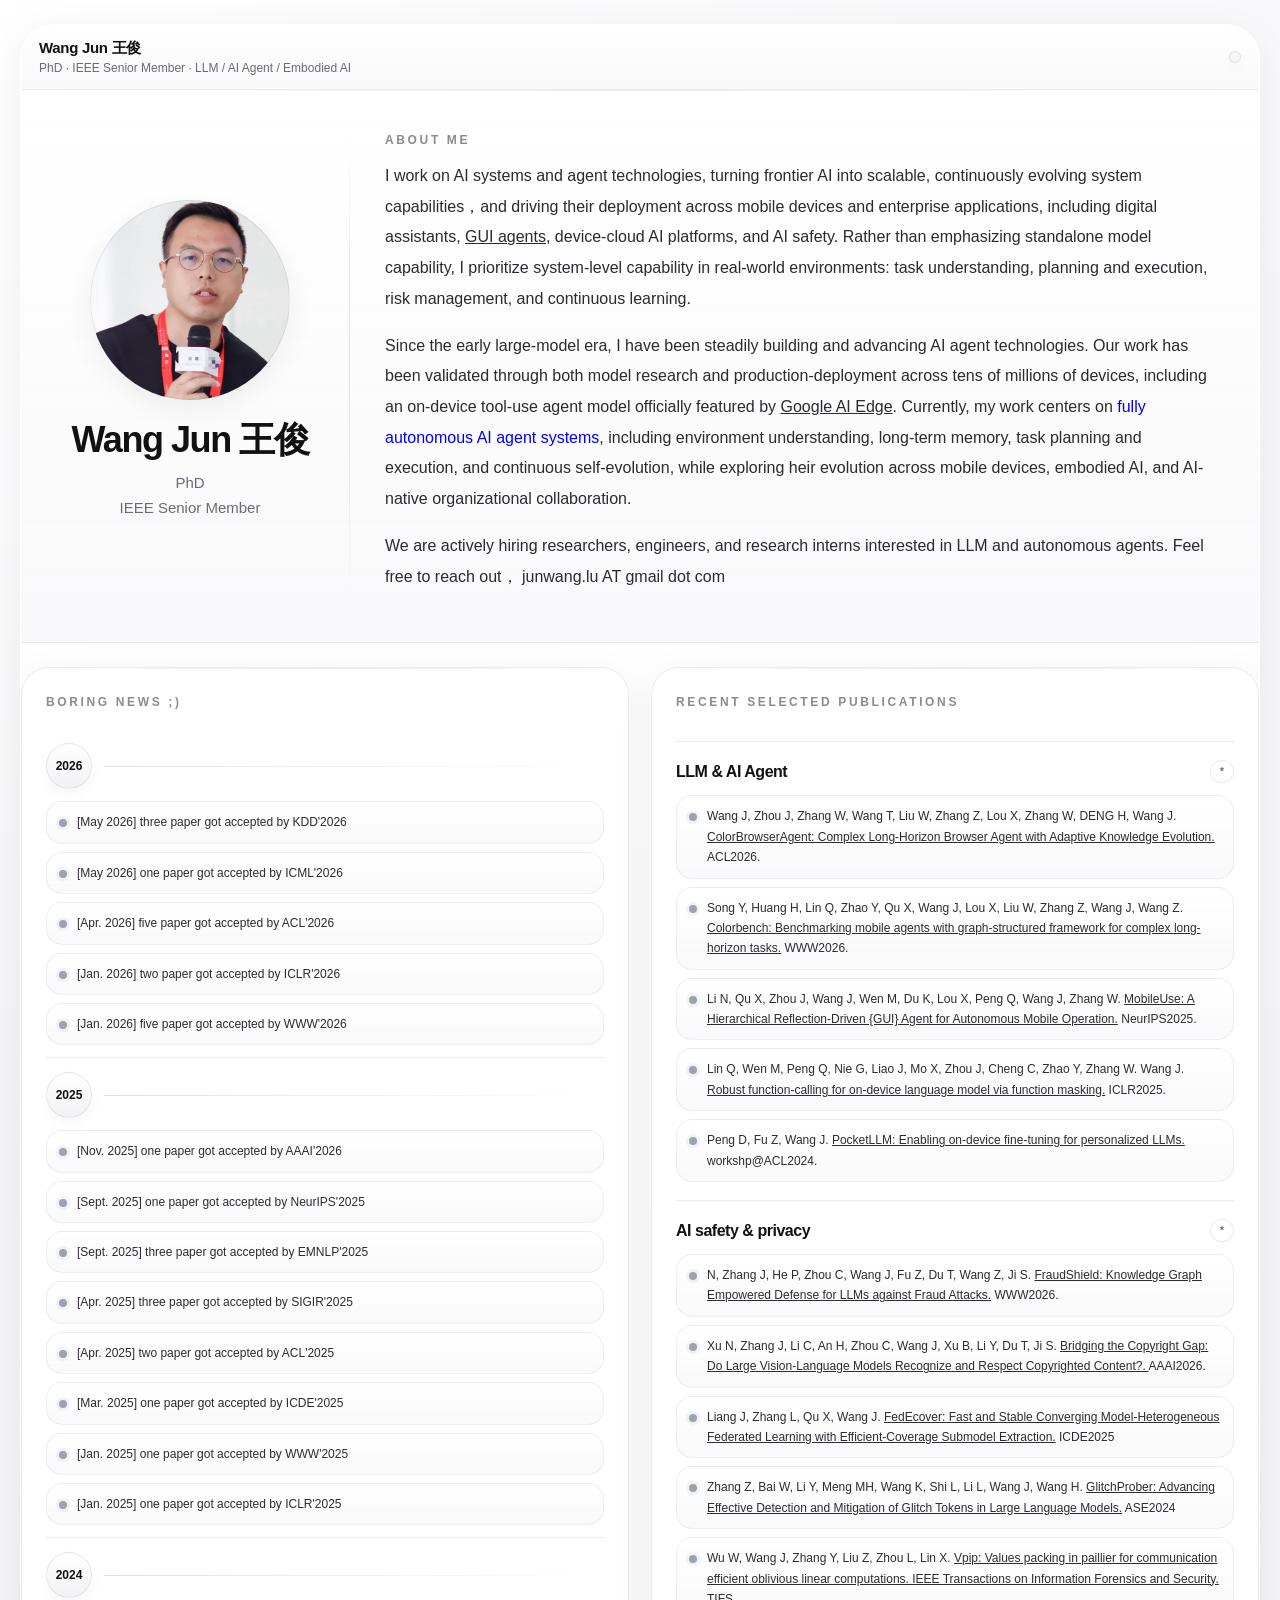
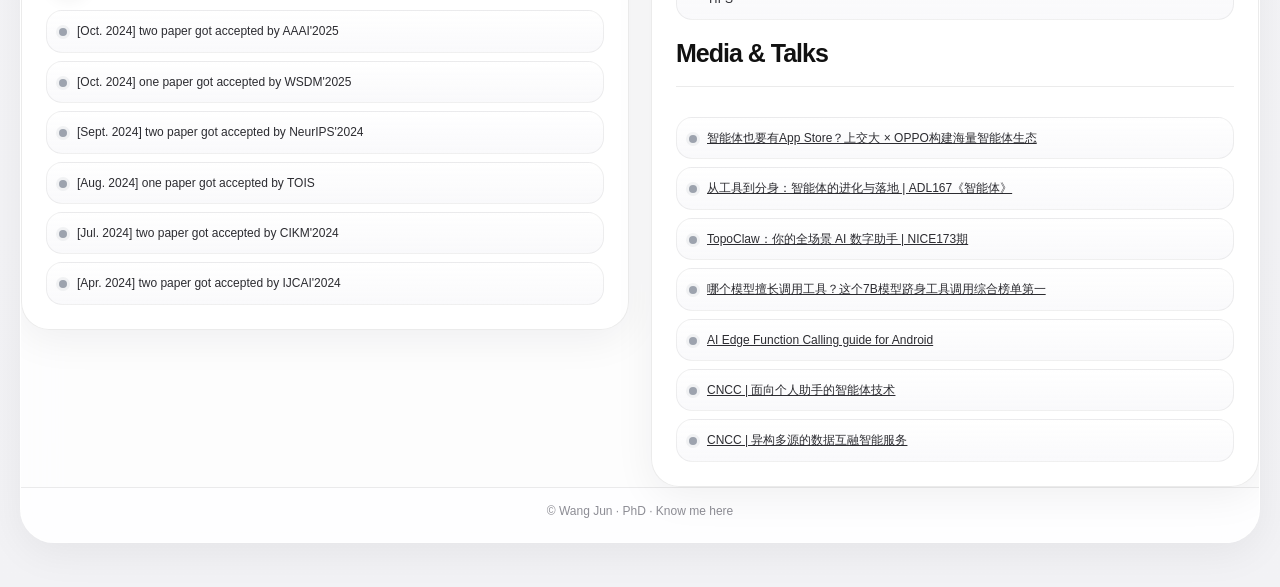
==== commit ee18bc42: "Update index.html" ====
--- a/index.html
+++ b/index.html
@@ -642,14 +642,13 @@
 
         <section class="content-grid">
           <div class="card">
-            <div class="section-tag">News</div>
+            <div class="section-tag">Boring News ;) </div>
             <div class="timeline">
               <div class="year-block">
                 <div class="year-title"><div class="year-badge">2026</div><div class="year-line"></div></div>
                 <ul class="news-list">
                   <li class="news-item"><span class="dot"></span><span class="item-text">[May 2026] three paper got accepted by KDD'2026</span></li>
                   <li class="news-item"><span class="dot"></span><span class="item-text">[May 2026] one paper got accepted by ICML'2026</span></li>
-                  <li class="news-item"><span class="dot"></span><span class="item-text">[Apr. 2026] one paper got accepted by TIFS</span></li>
                   <li class="news-item"><span class="dot"></span><span class="item-text">[Apr. 2026] five paper got accepted by ACL'2026</span></li>
                   <li class="news-item"><span class="dot"></span><span class="item-text">[Jan. 2026] two paper got accepted by ICLR'2026</span></li>
                   <li class="news-item"><span class="dot"></span><span class="item-text">[Jan. 2026] five paper got accepted by WWW'2026</span></li>
@@ -662,8 +661,6 @@
                   <li class="news-item"><span class="dot"></span><span class="item-text">[Nov. 2025] one paper got accepted by AAAI'2026</span></li>
                   <li class="news-item"><span class="dot"></span><span class="item-text">[Sept. 2025] one paper got accepted by NeurIPS'2025</span></li>
                   <li class="news-item"><span class="dot"></span><span class="item-text">[Sept. 2025] three paper got accepted by EMNLP'2025</span></li>
-                  <li class="news-item"><span class="dot"></span><span class="item-text">[Aug. 2025] one paper got accepted by TOIS</span></li>
-                  <li class="news-item"><span class="dot"></span><span class="item-text">[Jun. 2025] two paper got accepted by DAC'2025</span></li>
                   <li class="news-item"><span class="dot"></span><span class="item-text">[Apr. 2025] three paper got accepted by SIGIR'2025</span></li>
                   <li class="news-item"><span class="dot"></span><span class="item-text">[Apr. 2025] two paper got accepted by ACL'2025</span></li>
                   <li class="news-item"><span class="dot"></span><span class="item-text">[Mar. 2025] one paper got accepted by ICDE'2025</span></li>
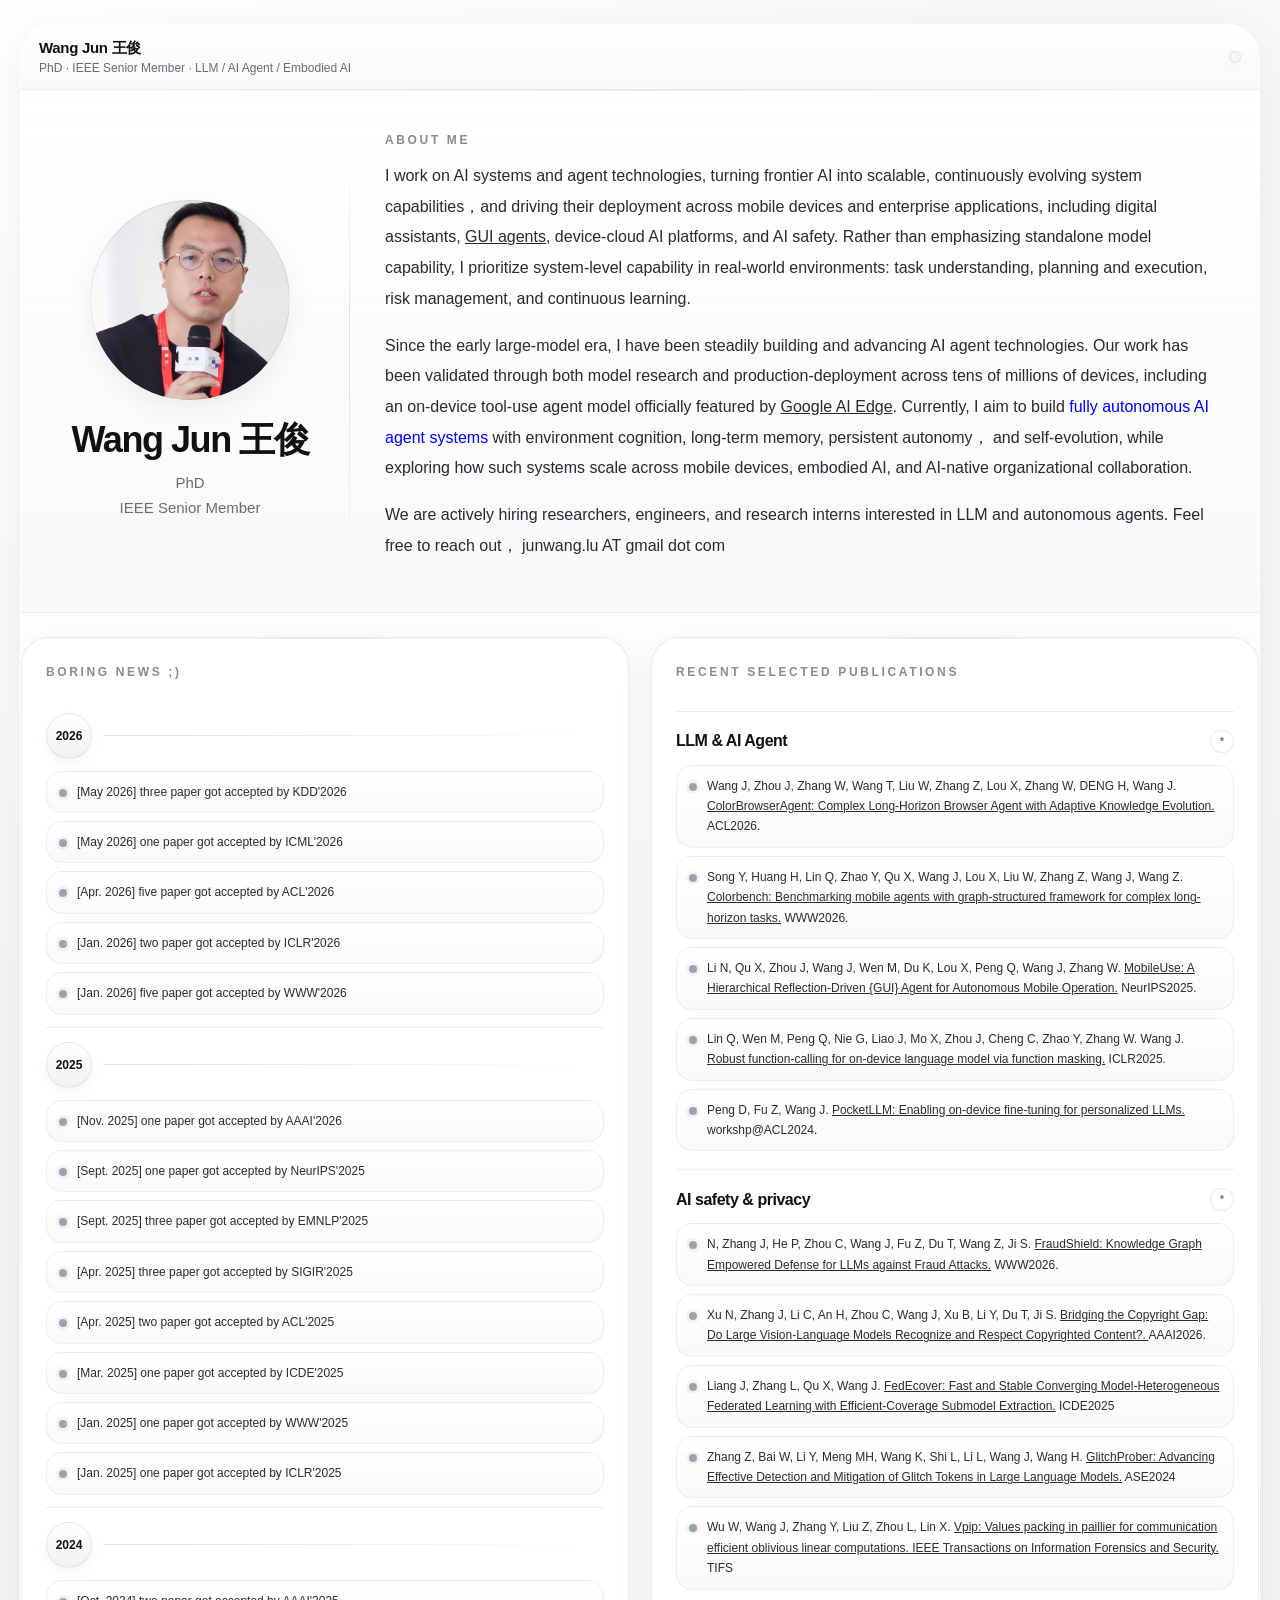
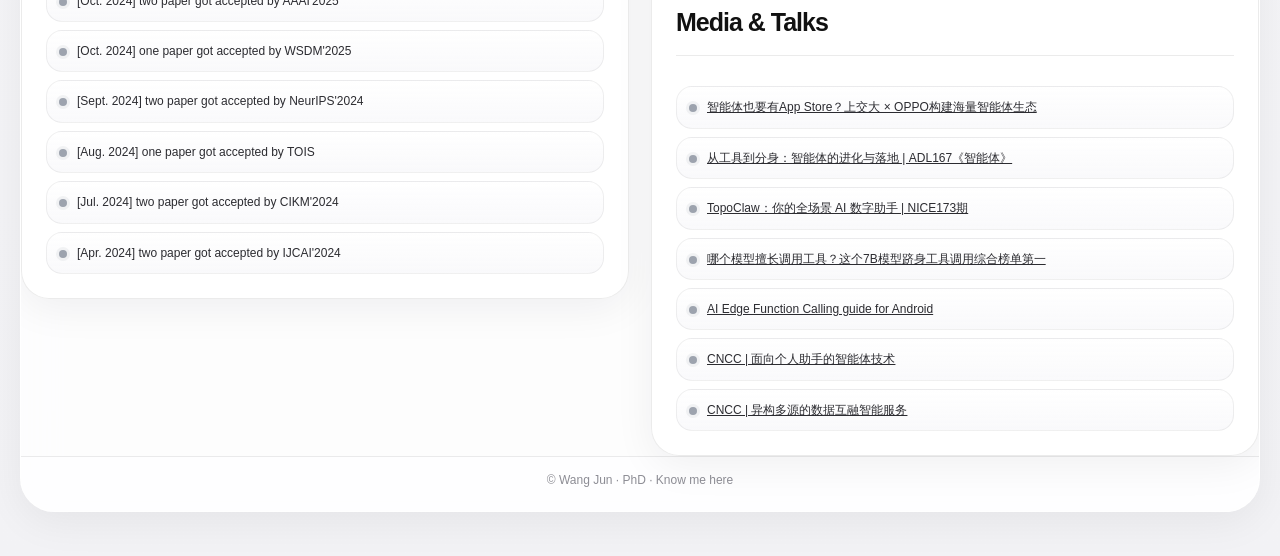
==== commit 7b656f02: "Update index.html" ====
--- a/index.html
+++ b/index.html
@@ -634,7 +634,7 @@
               <div class="section-tag">about me</div>
               <!-- <h1>AI 系统 · 智能体 · 具身智能</h1> -->
               <p>I work on AI systems and agent technologies, turning frontier AI into scalable, continuously evolving system capabilities，and driving their deployment across mobile devices and enterprise applications, including digital assistants, <a href="https://github.com/MadeAgents" style="text-decoration: underline;">GUI agents</a>, device-cloud AI platforms, and AI safety. Rather than emphasizing standalone model capability, I prioritize system-level capability in real-world environments: task understanding, planning and execution, risk management, and continuous learning.</p>
-              <p>Since the early large-model era, I have been steadily building and advancing AI agent technologies. Our work has been validated through both model research and production-deployment across tens of millions of devices, including an on-device tool-use agent model officially featured by <a href="https://ai.google.dev/edge/mediapipe/solutions/genai/function_calling/android" style="text-decoration: underline;">Google AI Edge</a>. Currently, my work centers on <span style="color: blue;">fully autonomous AI agent systems</span>, including environment understanding, long-term memory, task planning and execution, and continuous self-evolution, while exploring heir evolution across mobile devices, embodied AI, and AI-native organizational collaboration.</p>
+              <p>Since the early large-model era, I have been steadily building and advancing AI agent technologies. Our work has been validated through both model research and production-deployment across tens of millions of devices, including an on-device tool-use agent model officially featured by <a href="https://ai.google.dev/edge/mediapipe/solutions/genai/function_calling/android" style="text-decoration: underline;">Google AI Edge</a>. Currently, I aim to build <span style="color: blue;">fully autonomous AI agent systems</span> with environment cognition, long-term memory, persistent autonomy， and self-evolution, while exploring how such systems scale across mobile devices, embodied AI, and AI-native organizational collaboration.</p>
             <p>We are actively hiring researchers, engineers, and research interns interested in LLM and autonomous agents. Feel free to reach out， junwang.lu AT gmail dot  com</p>
             </div>
           </div>
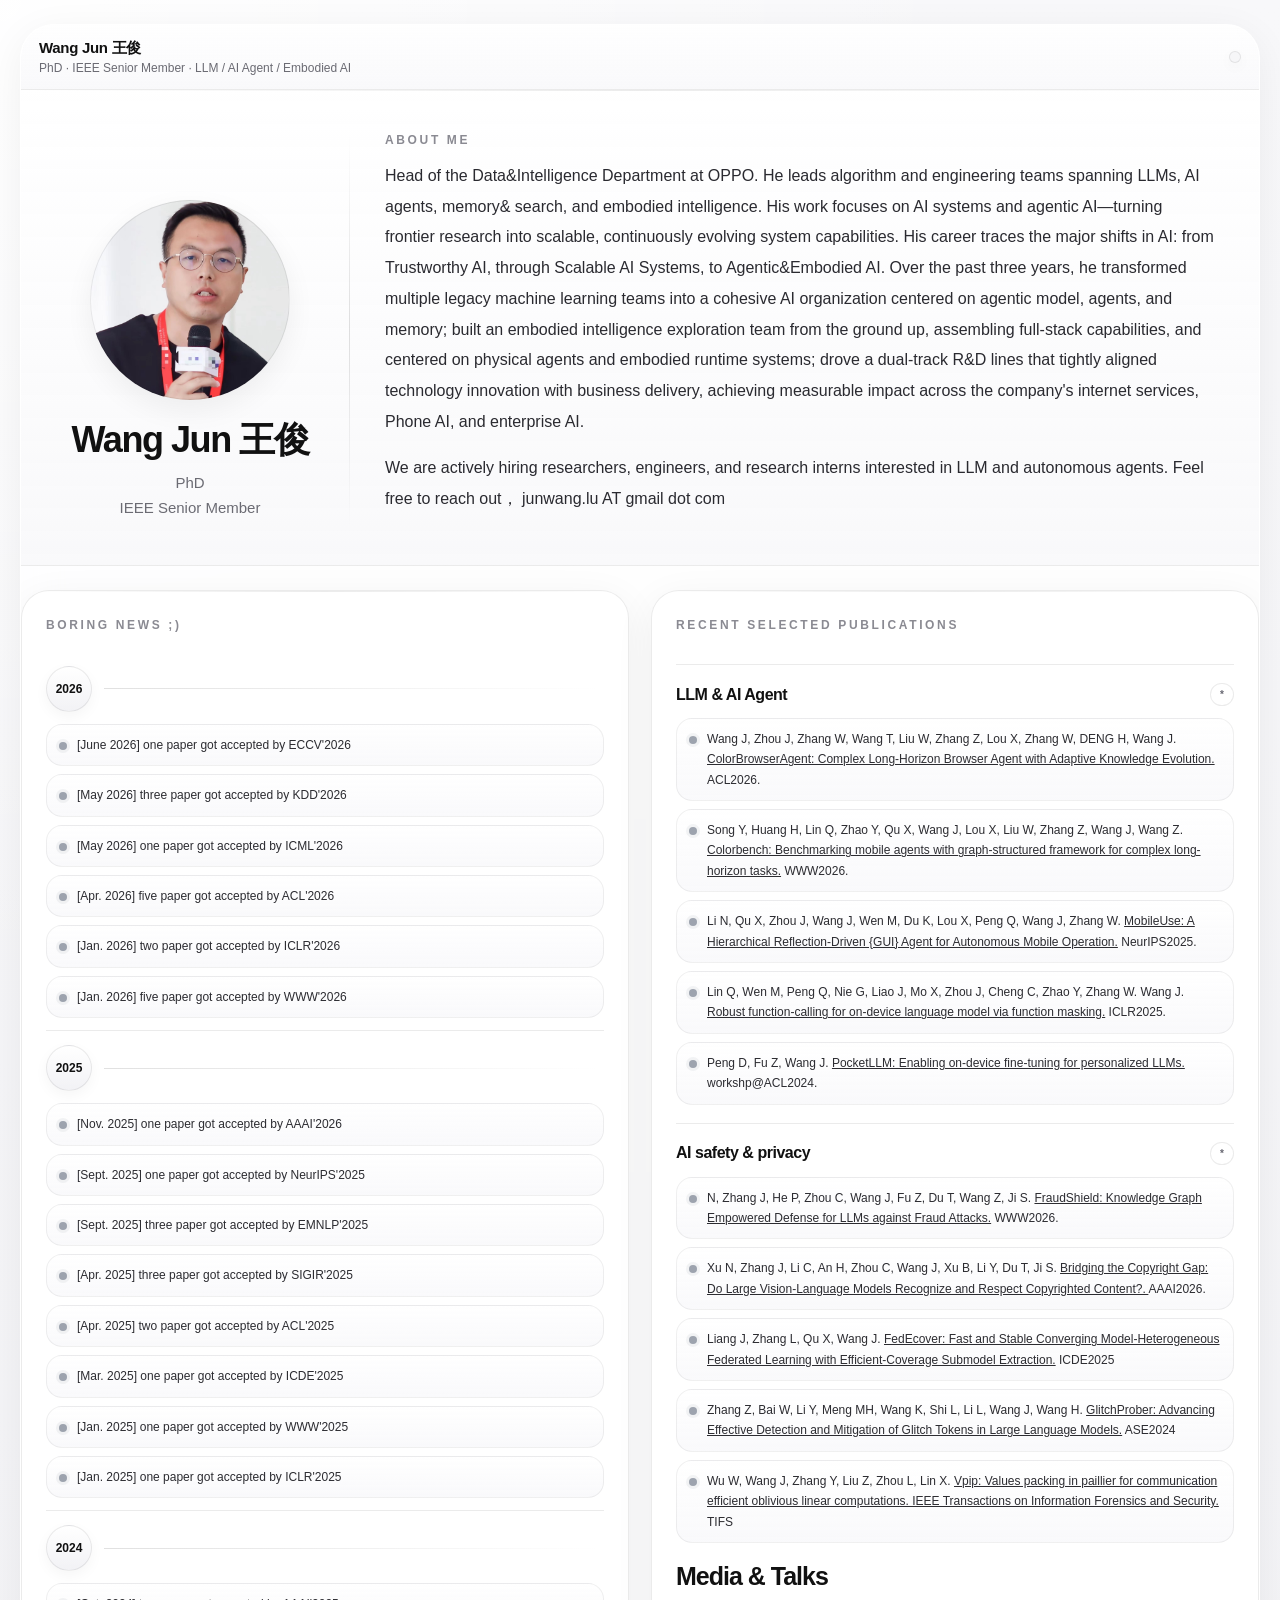
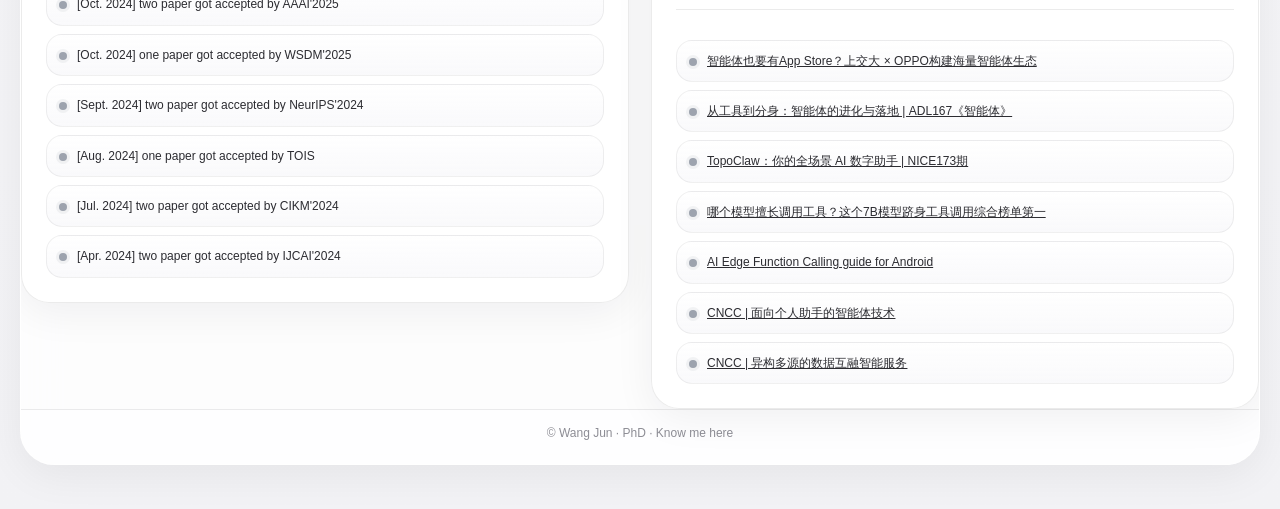
==== commit bd212283: "Update index.html" ====
--- a/index.html
+++ b/index.html
@@ -633,8 +633,7 @@
             <div class="intro">
               <div class="section-tag">about me</div>
               <!-- <h1>AI 系统 · 智能体 · 具身智能</h1> -->
-              <p>I work on AI systems and agent technologies, turning frontier AI into scalable, continuously evolving system capabilities，and driving their deployment across mobile devices and enterprise applications, including digital assistants, <a href="https://github.com/MadeAgents" style="text-decoration: underline;">GUI agents</a>, device-cloud AI platforms, and AI safety. Rather than emphasizing standalone model capability, I prioritize system-level capability in real-world environments: task understanding, planning and execution, risk management, and continuous learning.</p>
-              <p>Since the early large-model era, I have been steadily building and advancing AI agent technologies. Our work has been validated through both model research and production-deployment across tens of millions of devices, including an on-device tool-use agent model officially featured by <a href="https://ai.google.dev/edge/mediapipe/solutions/genai/function_calling/android" style="text-decoration: underline;">Google AI Edge</a>. Currently, I aim to build <span style="color: blue;">fully autonomous AI agent systems</span> with environment cognition, long-term memory, persistent autonomy， and self-evolution, while exploring how such systems scale across mobile devices, embodied AI, and AI-native organizational collaboration.</p>
+              <p>Head of the Data&Intelligence Department at OPPO. He leads algorithm and engineering teams spanning LLMs, AI agents, memory& search, and embodied intelligence. His work focuses on AI systems and agentic AI—turning frontier research into scalable, continuously evolving system capabilities. His career traces the major shifts in AI: from Trustworthy AI, through Scalable AI Systems, to Agentic&Embodied AI. Over the past three years, he transformed multiple legacy machine learning teams into a cohesive AI organization centered on agentic model, agents, and memory; built an embodied intelligence exploration team from the ground up, assembling full-stack capabilities,  and centered  on physical agents and embodied runtime systems; drove a dual-track R&D lines that tightly aligned technology innovation with business delivery, achieving measurable impact across the company's internet services, Phone AI, and enterprise AI. </p>
             <p>We are actively hiring researchers, engineers, and research interns interested in LLM and autonomous agents. Feel free to reach out， junwang.lu AT gmail dot  com</p>
             </div>
           </div>
@@ -647,6 +646,7 @@
               <div class="year-block">
                 <div class="year-title"><div class="year-badge">2026</div><div class="year-line"></div></div>
                 <ul class="news-list">
+                  <li class="news-item"><span class="dot"></span><span class="item-text">[June 2026] one paper got accepted by ECCV'2026</span></li>
                   <li class="news-item"><span class="dot"></span><span class="item-text">[May 2026] three paper got accepted by KDD'2026</span></li>
                   <li class="news-item"><span class="dot"></span><span class="item-text">[May 2026] one paper got accepted by ICML'2026</span></li>
                   <li class="news-item"><span class="dot"></span><span class="item-text">[Apr. 2026] five paper got accepted by ACL'2026</span></li>
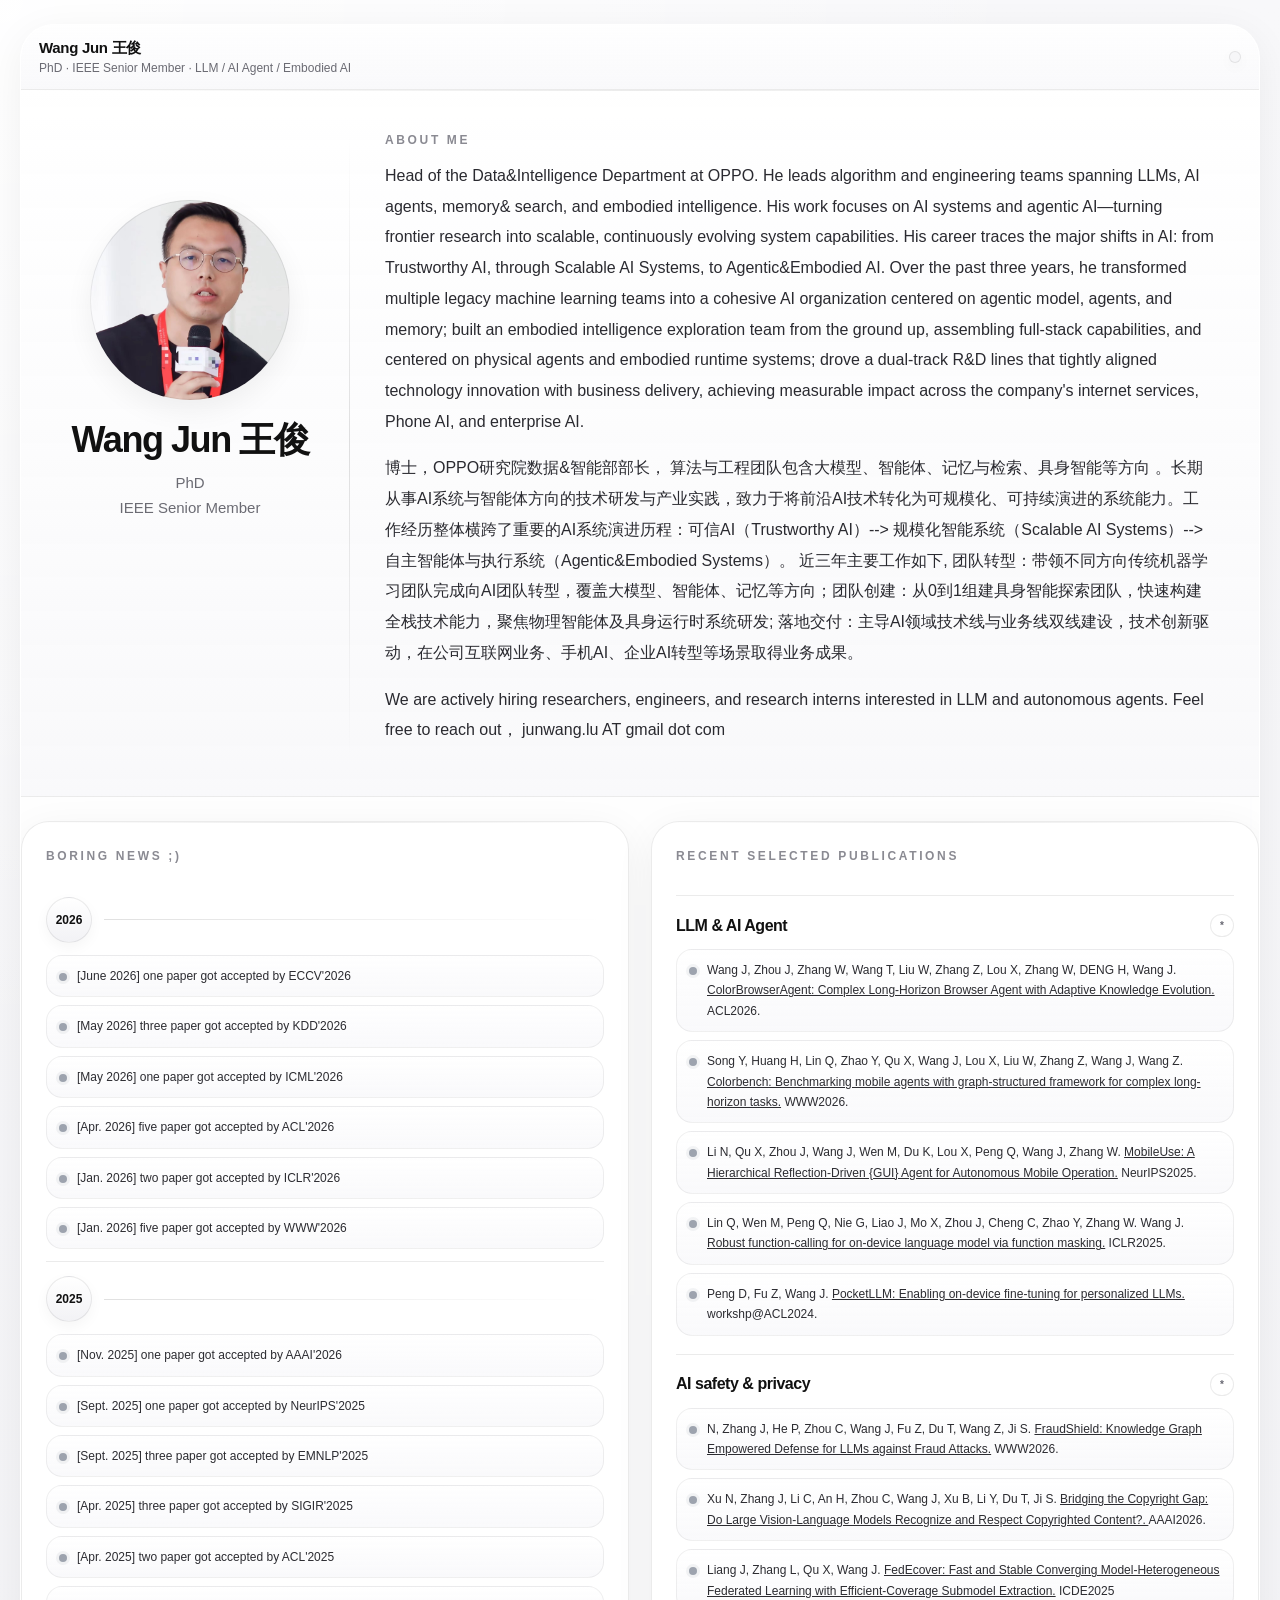
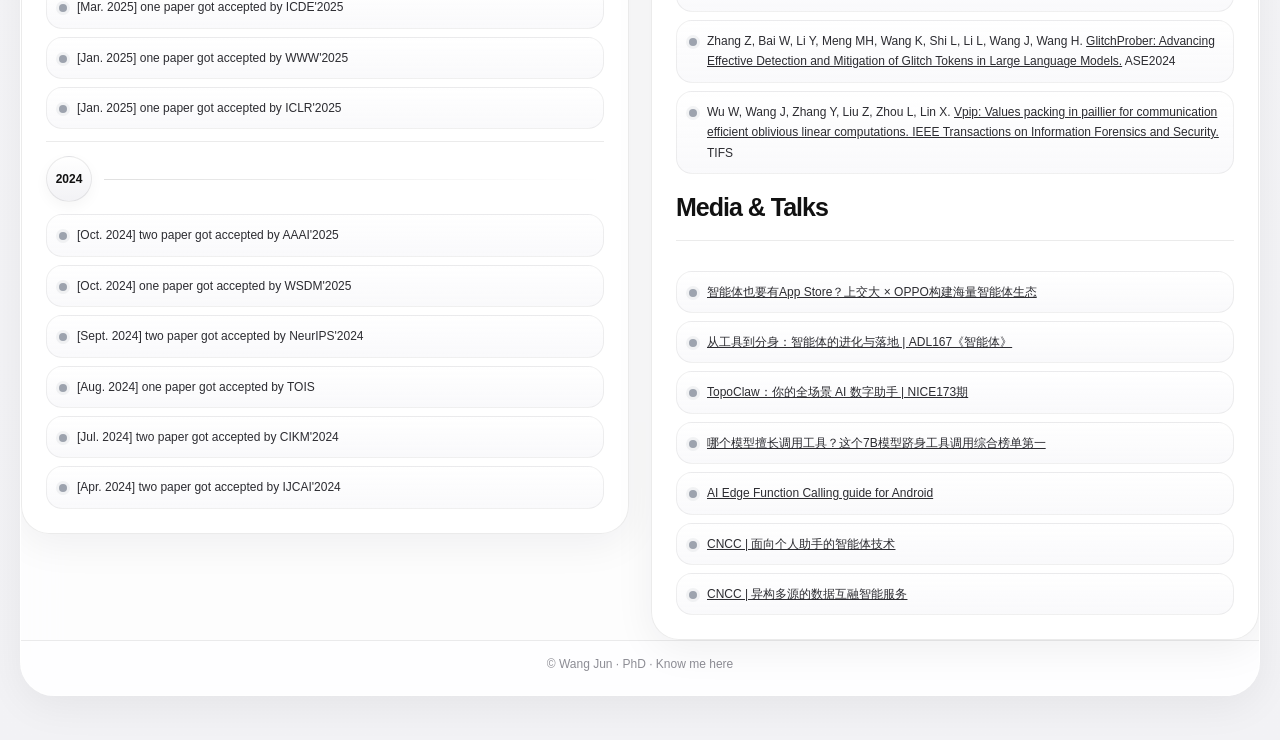
==== commit 3d63eeb6: "Update index.html" ====
--- a/index.html
+++ b/index.html
@@ -634,7 +634,8 @@
               <div class="section-tag">about me</div>
               <!-- <h1>AI 系统 · 智能体 · 具身智能</h1> -->
               <p>Head of the Data&Intelligence Department at OPPO. He leads algorithm and engineering teams spanning LLMs, AI agents, memory& search, and embodied intelligence. His work focuses on AI systems and agentic AI—turning frontier research into scalable, continuously evolving system capabilities. His career traces the major shifts in AI: from Trustworthy AI, through Scalable AI Systems, to Agentic&Embodied AI. Over the past three years, he transformed multiple legacy machine learning teams into a cohesive AI organization centered on agentic model, agents, and memory; built an embodied intelligence exploration team from the ground up, assembling full-stack capabilities,  and centered  on physical agents and embodied runtime systems; drove a dual-track R&D lines that tightly aligned technology innovation with business delivery, achieving measurable impact across the company's internet services, Phone AI, and enterprise AI. </p>
-            <p>We are actively hiring researchers, engineers, and research interns interested in LLM and autonomous agents. Feel free to reach out， junwang.lu AT gmail dot  com</p>
+              <p>博士，OPPO研究院数据&智能部部长， 算法与工程团队包含大模型、智能体、记忆与检索、具身智能等方向 。长期从事AI系统与智能体方向的技术研发与产业实践，致力于将前沿AI技术转化为可规模化、可持续演进的系统能力。工作经历整体横跨了重要的AI系统演进历程：可信AI（Trustworthy AI）--> 规模化智能系统（Scalable AI Systems）-->自主智能体与执行系统（Agentic&Embodied Systems）。 近三年主要工作如下, 团队转型：带领不同方向传统机器学习团队完成向AI团队转型，覆盖大模型、智能体、记忆等方向；团队创建：从0到1组建具身智能探索团队，快速构建全栈技术能力，聚焦物理智能体及具身运行时系统研发; 落地交付：主导AI领域技术线与业务线双线建设，技术创新驱动，在公司互联网业务、手机AI、企业AI转型等场景取得业务成果。</p>
+              <p>We are actively hiring researchers, engineers, and research interns interested in LLM and autonomous agents. Feel free to reach out， junwang.lu AT gmail dot  com</p>
             </div>
           </div>
         </section>
